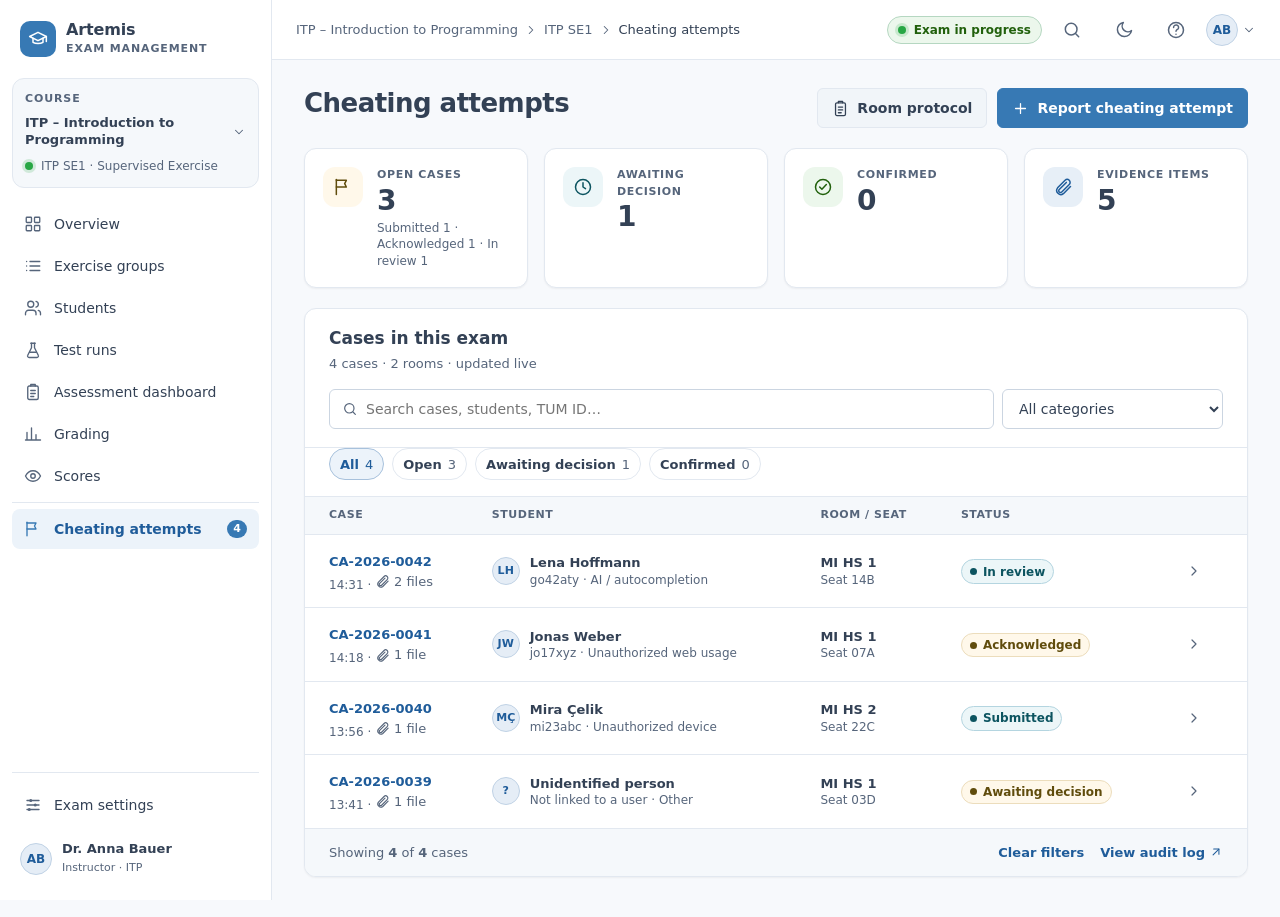
==== index.html @ 913fe2fa "Add Artemis cheating attempt workflow mockup" ====
<!doctype html>
<html lang="en-GB" data-theme="light">
<head>
    <meta charset="utf-8">
    <meta name="viewport" content="width=device-width, initial-scale=1">
    <meta name="color-scheme" content="light dark">
    <title>Cheating attempts · Artemis</title>
    <link rel="stylesheet" href="tokens.css">
    <link rel="stylesheet" href="styles.css">
    <script src="app.js" defer></script>
</head>
<body>
<div class="app-shell">
    <aside class="sidebar" id="sidebar" aria-label="Exam management navigation">
        <div class="sidebar-brand">
            <a class="brand-link" href="index.html">
                <span class="brand-mark"><span data-icon="graduation-cap"></span></span>
                <span class="brand-text">
                    <strong>Artemis</strong>
                    <small>Exam management</small>
                </span>
            </a>
            <button class="icon-btn sidebar-close" type="button" data-sidebar-toggle aria-label="Close navigation" aria-expanded="false">
                <span data-icon="x"></span>
            </button>
        </div>

        <div class="context-card">
            <span class="context-label">Course</span>
            <button class="context-select" type="button">
                ITP – Introduction to Programming
                <span data-icon="chevron-down"></span>
            </button>
            <span class="context-exam"><span class="live-dot"></span> ITP SE1 · Supervised Exercise</span>
        </div>

        <nav class="sidebar-nav" aria-label="Exam sections">
            <a class="nav-item" href="#"><span data-icon="grid"></span> Overview</a>
            <a class="nav-item" href="#" data-staff-only><span data-icon="list"></span> Exercise groups</a>
            <a class="nav-item" href="#"><span data-icon="users"></span> Students</a>
            <a class="nav-item" href="#" data-staff-only><span data-icon="flask"></span> Test runs</a>
            <a class="nav-item" href="#"><span data-icon="clipboard"></span> Assessment dashboard</a>
            <a class="nav-item" href="#" data-staff-only><span data-icon="chart"></span> Grading</a>
            <a class="nav-item" href="#" data-staff-only><span data-icon="eye"></span> Scores</a>
            <div class="sidebar-divider" role="separator"></div>
            <a class="nav-item active" href="index.html" aria-current="page"><span data-icon="flag"></span> Cheating attempts <span class="nav-badge" data-nav-badge>4</span></a>
        </nav>

        <div class="sidebar-footer">
            <a class="nav-item" href="#" data-staff-only><span data-icon="settings"></span> Exam settings</a>
            <div class="user-card" data-user-card>
                <span class="avatar avatar-sm" data-user-avatar>AB</span>
                <div>
                    <div class="user-name" data-user-name>Dr. Anna Bauer</div>
                    <div class="user-role" data-user-role>Instructor · ITP</div>
                </div>
            </div>
        </div>
    </aside>

    <div class="sidebar-overlay" data-sidebar-toggle aria-hidden="true"></div>

    <div class="app-main">
        <header class="topbar">
            <div class="topbar-left">
                <button class="icon-btn menu-btn" type="button" data-sidebar-toggle aria-label="Open navigation" aria-expanded="false">
                    <span data-icon="menu"></span>
                </button>
                <nav class="breadcrumb" aria-label="Breadcrumb">
                    <a href="#">ITP – Introduction to Programming</a>
                    <span data-icon="chevron-right"></span>
                    <a href="#">ITP SE1</a>
                    <span data-icon="chevron-right"></span>
                    <span aria-current="page">Cheating attempts</span>
                </nav>
            </div>
            <div class="topbar-right">
                <span class="exam-live"><span class="live-dot"></span> Exam in progress</span>
                <button class="icon-btn" type="button" aria-label="Search"><span data-icon="search"></span></button>
                <button class="icon-btn" type="button" data-theme-toggle aria-label="Switch to dark mode">
                    <span class="theme-icon-light" data-icon="moon"></span>
                    <span class="theme-icon-dark" data-icon="sun"></span>
                </button>
                <button class="icon-btn" type="button" aria-label="Help"><span data-icon="help-circle"></span></button>
                <div class="profile-menu-root" data-profile-menu-root></div>
            </div>
        </header>

        <main class="page">
            <div class="page-header">
                <div class="page-heading">
                    <div class="title-line">
                        <h1>Cheating attempts</h1>
                    </div>
                </div>
                <div class="page-actions">
                    <a class="btn btn-secondary" href="room-protocol.html" data-staff-only>
                        <span data-icon="clipboard"></span> Room protocol
                    </a>
                    <a class="btn btn-primary" href="quick-capture.html">
                        <span data-icon="plus"></span> Report cheating attempt
                    </a>
                </div>
            </div>

            <section class="stats-grid" aria-label="Case statistics">
                <div class="stat-card">
                    <div class="stat-icon tone-warning"><span data-icon="flag"></span></div>
                    <div class="stat-body">
                        <div class="stat-label">Open cases</div>
                        <div class="stat-value" data-stat-value="open">3</div>
                        <div class="stat-note" data-stat-note="open">Submitted 1 · Acknowledged 1 · In review 1</div>
                    </div>
                </div>
                <div class="stat-card">
                    <div class="stat-icon tone-info"><span data-icon="clock"></span></div>
                    <div class="stat-body">
                        <div class="stat-label">Awaiting decision</div>
                        <div class="stat-value" data-stat-value="decision">1</div>
                    </div>
                </div>
                <div class="stat-card">
                    <div class="stat-icon tone-success"><span data-icon="check-circle"></span></div>
                    <div class="stat-body">
                        <div class="stat-label">Confirmed</div>
                        <div class="stat-value" data-stat-value="confirmed">0</div>
                    </div>
                </div>
                <div class="stat-card">
                    <div class="stat-icon"><span data-icon="paperclip"></span></div>
                    <div class="stat-body">
                        <div class="stat-label">Evidence items</div>
                        <div class="stat-value" data-stat-value="evidence">5</div>
                    </div>
                </div>
            </section>

            <div class="dashboard-grid">
                <section class="card case-list-card" aria-labelledby="case-list-title">
                    <div class="card-header">
                        <div>
                            <h2 id="case-list-title"><span data-staff-only>Cases in this exam</span><span data-tutor-only hidden>Your reports</span></h2>
                            <p><span data-staff-only>4 cases · 2 rooms · updated live</span><span data-tutor-only hidden>Cases you reported in this exam</span></p>
                        </div>
                        <div class="case-toolbar">
                            <label class="search-field">
                                <span data-icon="search"></span>
                                <span class="sr-only">Search cases</span>
                                <input type="search" placeholder="Search cases, students, TUM ID…" data-case-search autocomplete="off">
                            </label>
                            <select class="select" data-category-filter aria-label="Filter by category">
                                <option value="">All categories</option>
                                <option value="ai">AI / autocompletion</option>
                                <option value="web">Unauthorized web usage</option>
                                <option value="device">Unauthorized device</option>
                                <option value="other">Other</option>
                            </select>
                        </div>
                    </div>

                    <div class="filter-chips" role="group" aria-label="Quick filters">
                        <button class="chip active" type="button" data-quick-filter="all">All <span>4</span></button>
                        <button class="chip" type="button" data-quick-filter="open">Open <span>3</span></button>
                        <button class="chip" type="button" data-quick-filter="decision">Awaiting decision <span>1</span></button>
                        <button class="chip" type="button" data-quick-filter="confirmed">Confirmed <span>0</span></button>
                    </div>

                    <div class="table-wrap">
                        <table class="case-table">
                            <thead>
                                <tr>
                                    <th scope="col">Case</th>
                                    <th scope="col">Student</th>
                                    <th scope="col">Room / seat</th>
                                    <th scope="col">Status</th>
                                    <th scope="col"><span class="sr-only">Open case</span></th>
                                </tr>
                            </thead>
                            <tbody>
                                <tr data-case-row data-status="under-review" data-category="ai" data-own-report="true" data-evidence="2" data-search="ca-2026-0042 lena hoffmann go42aty 03712345 mi hs 1 14b ai autocompletion in review">
                                    <td data-label="Case"><a class="case-link" href="case-detail.html">CA-2026-0042</a><div class="cell-muted">14:31 · <span class="evidence-count"><span data-icon="paperclip"></span> 2 files</span></div></td>
                                    <td data-label="Student">
                                        <div class="person-cell">
                                            <span class="avatar avatar-xs">LH</span>
                                            <div>
                                                <div class="cell-strong">Lena Hoffmann</div>
                                                <div class="cell-muted">go42aty · AI / autocompletion</div>
                                            </div>
                                        </div>
                                    </td>
                                    <td data-label="Room / seat"><div class="cell-strong">MI HS 1</div><div class="cell-muted">Seat 14B</div></td>
                                    <td data-label="Status"><span class="status status-info"><span class="status-dot"></span> In review</span></td>
                                    <td data-label="Open case"><a class="row-action" href="case-detail.html" aria-label="Open case CA-2026-0042"><span data-icon="chevron-right"></span></a></td>
                                </tr>
                                <tr data-case-row data-status="acknowledged" data-category="web" data-own-report="false" data-evidence="1" data-search="ca-2026-0041 jonas weber jo17xyz 03718822 mi hs 1 07a unauthorized web communication acknowledged">
                                    <td data-label="Case"><a class="case-link" href="case-detail.html">CA-2026-0041</a><div class="cell-muted">14:18 · <span class="evidence-count"><span data-icon="paperclip"></span> 1 file</span></div></td>
                                    <td data-label="Student">
                                        <div class="person-cell">
                                            <span class="avatar avatar-xs">JW</span>
                                            <div>
                                                <div class="cell-strong">Jonas Weber</div>
                                                <div class="cell-muted">jo17xyz · Unauthorized web usage</div>
                                            </div>
                                        </div>
                                    </td>
                                    <td data-label="Room / seat"><div class="cell-strong">MI HS 1</div><div class="cell-muted">Seat 07A</div></td>
                                    <td data-label="Status"><span class="status status-warning"><span class="status-dot"></span> Acknowledged</span></td>
                                    <td data-label="Open case"><a class="row-action" href="case-detail.html" aria-label="Open case CA-2026-0041"><span data-icon="chevron-right"></span></a></td>
                                </tr>
                                <tr data-case-row data-status="submitted" data-category="device" data-own-report="false" data-evidence="1" data-search="ca-2026-0040 mira celik mi23abc 03714455 mi hs 2 22c unauthorized device submitted">
                                    <td data-label="Case"><a class="case-link" href="case-detail.html">CA-2026-0040</a><div class="cell-muted">13:56 · <span class="evidence-count"><span data-icon="paperclip"></span> 1 file</span></div></td>
                                    <td data-label="Student">
                                        <div class="person-cell">
                                            <span class="avatar avatar-xs">MÇ</span>
                                            <div>
                                                <div class="cell-strong">Mira Çelik</div>
                                                <div class="cell-muted">mi23abc · Unauthorized device</div>
                                            </div>
                                        </div>
                                    </td>
                                    <td data-label="Room / seat"><div class="cell-strong">MI HS 2</div><div class="cell-muted">Seat 22C</div></td>
                                    <td data-label="Status"><span class="status status-info"><span class="status-dot"></span> Submitted</span></td>
                                    <td data-label="Open case"><a class="row-action" href="case-detail.html" aria-label="Open case CA-2026-0040"><span data-icon="chevron-right"></span></a></td>
                                </tr>
                                <tr data-case-row data-status="ready-for-decision" data-category="other" data-own-report="true" data-evidence="1" data-search="ca-2026-0039 unidentified person mi hs 1 03d other awaiting decision">
                                    <td data-label="Case"><a class="case-link" href="case-detail.html">CA-2026-0039</a><div class="cell-muted">13:41 · <span class="evidence-count"><span data-icon="paperclip"></span> 1 file</span></div></td>
                                    <td data-label="Student">
                                        <div class="person-cell">
                                            <span class="avatar avatar-xs">?</span>
                                            <div>
                                                <div class="cell-strong">Unidentified person</div>
                                                <div class="cell-muted">Not linked to a user · Other</div>
                                            </div>
                                        </div>
                                    </td>
                                    <td data-label="Room / seat"><div class="cell-strong">MI HS 1</div><div class="cell-muted">Seat 03D</div></td>
                                    <td data-label="Status"><span class="status status-warning"><span class="status-dot"></span> Awaiting decision</span></td>
                                    <td data-label="Open case"><a class="row-action" href="case-detail.html" aria-label="Open case CA-2026-0039"><span data-icon="chevron-right"></span></a></td>
                                </tr>
                            </tbody>
                        </table>
                        <div class="empty-state" data-empty-state hidden>
                            <span data-icon="search"></span>
                            <strong>No cases match these filters</strong>
                            <p>Try a different search term or clear the filters.</p>
                        </div>
                    </div>

                    <div class="card-footer">
                        <span>Showing <strong data-case-count>4</strong> of <strong data-case-total>4</strong> cases</span>
                        <div style="display: flex; align-items: center; gap: 1rem;">
                            <button class="link link-button" type="button" data-clear-filters>Clear filters</button>
                            <button class="link link-button" type="button" data-staff-only data-demo-action="The exam audit log is simulated in this mockup.">View audit log <span data-icon="arrow-up-right"></span></button>
                        </div>
                    </div>
                </section>

            </div>
        </main>
    </div>
</div>
</body>
</html>
---- tokens.css ----
/* Mirrored from artemis/packages/tum-aet-ui/themes.css for a self-contained mockup. */
:root,
[data-theme='light'] {
    color-scheme: light;

    --tumaet-ui-spacing: 0.25rem;
    --tumaet-ui-splitter-divider-size: 6px;
    --tumaet-ui-font-family: ui-sans-serif, system-ui, sans-serif, 'Apple Color Emoji', 'Segoe UI Emoji', 'Segoe UI Symbol', 'Noto Color Emoji';
    --tumaet-ui-font-size-xs: 0.75rem;
    --tumaet-ui-font-size-sm: 0.875rem;
    --tumaet-ui-font-size-base: 1rem;
    --tumaet-ui-font-size-lg: 1.125rem;
    --tumaet-ui-font-size-xl: 1.25rem;
    --tumaet-ui-line-height-xs: calc(1 / 0.75);
    --tumaet-ui-line-height-sm: calc(1.25 / 0.875);
    --tumaet-ui-line-height-base: 1.5;
    --tumaet-ui-line-height-lg: calc(1.75 / 1.125);
    --tumaet-ui-line-height-xl: calc(1.75 / 1.25);
    --tumaet-ui-radius-sm: 0.25rem;
    --tumaet-ui-radius-md: 0.375rem;
    --tumaet-ui-radius-xl: 0.75rem;
    --tumaet-ui-radius-2xl: 1rem;
    --tumaet-ui-shadow-xs: 0 1px 2px 0 rgb(0 0 0 / 0.05);
    --tumaet-ui-shadow-sm: 0 1px 3px 0 rgb(0 0 0 / 0.1), 0 1px 2px -1px rgb(0 0 0 / 0.1);
    --tumaet-ui-shadow-md: 0 4px 6px -1px rgb(0 0 0 / 0.1), 0 2px 4px -2px rgb(0 0 0 / 0.1);
    --tumaet-ui-shadow-lg: 0 10px 15px -3px rgb(0 0 0 / 0.1), 0 4px 6px -4px rgb(0 0 0 / 0.1);
    --tumaet-ui-shadow-xl: 0 20px 25px -5px rgb(0 0 0 / 0.1), 0 8px 10px -6px rgb(0 0 0 / 0.1);
    --tumaet-ui-primary-color: #3779b4;
    --tumaet-ui-primary-contrast-color: #fff;
    --tumaet-ui-accent-color: #1f5c9a;
    --tumaet-ui-focus-color: #3e8acc;
    --tumaet-ui-border-color: #e2e8f0;
    --tumaet-ui-control-border-color: #cbd5e1;
    --tumaet-ui-control-border-hover-color: #94a3b8;
    --tumaet-ui-text-color: #334155;
    --tumaet-ui-text-hover-color: #1e293b;
    --tumaet-ui-muted-color: #64748b;
    --tumaet-ui-disabled-color: #64748b;
    --tumaet-ui-content-background: #fff;
    --tumaet-ui-control-background: #fff;
    --tumaet-ui-overlay-background: #fff;
    --tumaet-ui-hover-background: #f1f5f9;
    --tumaet-ui-disabled-background: #e2e8f0;
    --tumaet-ui-contrast-background: #334155;
    --tumaet-ui-contrast-color: #fff;
    --tumaet-ui-highlight-color: #1f5c9a;
    --tumaet-ui-highlight-background: #ecf3fa;
    --tumaet-ui-highlight-focus-background: #d8e7f5;
    --tumaet-ui-state-danger: #dc3545;
    --tumaet-ui-state-danger-contrast: #fff;
    --tumaet-ui-state-danger-foreground: #600c0c;
    --tumaet-ui-state-success: #28a745;
    --tumaet-ui-state-success-contrast: #16191d;
    --tumaet-ui-state-success-foreground: #21600c;
    --tumaet-ui-state-warning: #ffc107;
    --tumaet-ui-state-warning-contrast: #16191d;
    --tumaet-ui-state-warning-foreground: #604c0c;
    --tumaet-ui-state-info: #17a2b8;
    --tumaet-ui-state-info-contrast: #16191d;
    --tumaet-ui-state-info-foreground: #0c5460;
    --tumaet-ui-table-striped-background: #f9fafb;
    --tumaet-ui-tooltip-background: #334155;
    --tumaet-ui-tooltip-color: #fff;

    /* Button palette: change these roles per theme without recoloring status indicators.
       Primary uses a contrast-checked pair independently of the host brand fill. */
    --tumaet-ui-button-primary-background: #3779b4;
    --tumaet-ui-button-primary-contrast: #fff;
    --tumaet-ui-button-primary-foreground: var(--tumaet-ui-accent-color);
    --tumaet-ui-button-secondary-background: var(--tumaet-ui-hover-background);
    --tumaet-ui-button-secondary-contrast: var(--tumaet-ui-text-color);
    --tumaet-ui-button-secondary-foreground: var(--tumaet-ui-text-color);
    --tumaet-ui-button-success-background: var(--tumaet-ui-state-success);
    --tumaet-ui-button-success-contrast: var(--tumaet-ui-state-success-contrast);
    --tumaet-ui-button-success-foreground: var(--tumaet-ui-state-success-foreground);
    --tumaet-ui-button-info-background: var(--tumaet-ui-state-info);
    --tumaet-ui-button-info-contrast: var(--tumaet-ui-state-info-contrast);
    --tumaet-ui-button-info-foreground: var(--tumaet-ui-state-info-foreground);
    --tumaet-ui-button-warn-background: var(--tumaet-ui-state-warning);
    --tumaet-ui-button-warn-contrast: var(--tumaet-ui-state-warning-contrast);
    --tumaet-ui-button-warn-foreground: var(--tumaet-ui-state-warning-foreground);
    --tumaet-ui-button-danger-background: var(--tumaet-ui-state-danger);
    --tumaet-ui-button-danger-contrast: var(--tumaet-ui-state-danger-contrast);
    --tumaet-ui-button-danger-foreground: var(--tumaet-ui-state-danger-foreground);
    --tumaet-ui-button-contrast-background: var(--tumaet-ui-contrast-background);
    --tumaet-ui-button-contrast-contrast: var(--tumaet-ui-contrast-color);
    --tumaet-ui-button-contrast-foreground: var(--tumaet-ui-contrast-background);
    --tumaet-ui-button-secondary-border: var(--tumaet-ui-border-color);
    --tumaet-ui-button-focus-color: var(--tumaet-ui-focus-color);
    --tumaet-ui-button-hover-overlay: rgb(51 65 85 / 0.05);
    --tumaet-ui-button-active-overlay: rgb(51 65 85 / 0.08);
}

[data-theme='dark'] {
    color-scheme: dark;

    --tumaet-ui-primary-color: #65a1d6;
    --tumaet-ui-primary-contrast-color: #16191d;
    --tumaet-ui-accent-color: #7fb1dc;
    --tumaet-ui-focus-color: #7fb1dc;
    --tumaet-ui-border-color: #262b31;
    --tumaet-ui-control-border-color: #434c56;
    --tumaet-ui-control-border-hover-color: #5e6a78;
    --tumaet-ui-text-color: #fff;
    --tumaet-ui-text-hover-color: #fff;
    --tumaet-ui-muted-color: #7e8b9a;
    --tumaet-ui-disabled-color: #7e8b9a;
    --tumaet-ui-content-background: #16191d;
    --tumaet-ui-control-background: #101214;
    --tumaet-ui-overlay-background: #16191d;
    --tumaet-ui-hover-background: #262b31;
    --tumaet-ui-disabled-background: #343a42;
    --tumaet-ui-contrast-background: #fff;
    --tumaet-ui-contrast-color: #16191d;
    --tumaet-ui-highlight-color: #dedede;
    --tumaet-ui-highlight-background: #232f3b;
    --tumaet-ui-highlight-focus-background: #293a49;
    --tumaet-ui-state-danger: #ef8b80;
    --tumaet-ui-state-danger-contrast: #370b07;
    --tumaet-ui-state-danger-foreground: #ef8b80;
    --tumaet-ui-state-success: #00bc8c;
    --tumaet-ui-state-success-contrast: #00231a;
    --tumaet-ui-state-success-foreground: #00bc8c;
    --tumaet-ui-state-warning: #f39c12;
    --tumaet-ui-state-warning-contrast: #362203;
    --tumaet-ui-state-warning-foreground: #f39c12;
    --tumaet-ui-state-info: #36cee6;
    --tumaet-ui-state-info-contrast: #062a30;
    --tumaet-ui-state-info-foreground: #36cee6;
    --tumaet-ui-table-striped-background: #1d2024;
    --tumaet-ui-tooltip-background: #343a42;
    --tumaet-ui-tooltip-color: #fff;

    /* Button palette: change these roles per theme without recoloring status indicators.
       Primary uses a contrast-checked pair independently of the host brand fill. */
    --tumaet-ui-button-primary-background: #2e6da4;
    --tumaet-ui-button-primary-contrast: #fff;
    --tumaet-ui-button-primary-foreground: var(--tumaet-ui-accent-color);
    --tumaet-ui-button-secondary-background: var(--tumaet-ui-hover-background);
    --tumaet-ui-button-secondary-contrast: var(--tumaet-ui-text-color);
    --tumaet-ui-button-secondary-foreground: var(--tumaet-ui-text-color);
    --tumaet-ui-button-success-background: var(--tumaet-ui-state-success);
    --tumaet-ui-button-success-contrast: var(--tumaet-ui-state-success-contrast);
    --tumaet-ui-button-success-foreground: var(--tumaet-ui-state-success-foreground);
    --tumaet-ui-button-info-background: var(--tumaet-ui-state-info);
    --tumaet-ui-button-info-contrast: var(--tumaet-ui-state-info-contrast);
    --tumaet-ui-button-info-foreground: var(--tumaet-ui-state-info-foreground);
    --tumaet-ui-button-warn-background: var(--tumaet-ui-state-warning);
    --tumaet-ui-button-warn-contrast: var(--tumaet-ui-state-warning-contrast);
    --tumaet-ui-button-warn-foreground: var(--tumaet-ui-state-warning-foreground);
    --tumaet-ui-button-danger-background: var(--tumaet-ui-state-danger);
    --tumaet-ui-button-danger-contrast: var(--tumaet-ui-state-danger-contrast);
    --tumaet-ui-button-danger-foreground: var(--tumaet-ui-state-danger-foreground);
    --tumaet-ui-button-contrast-background: var(--tumaet-ui-contrast-background);
    --tumaet-ui-button-contrast-contrast: var(--tumaet-ui-contrast-color);
    --tumaet-ui-button-contrast-foreground: var(--tumaet-ui-contrast-background);
    --tumaet-ui-button-secondary-border: var(--tumaet-ui-border-color);
    --tumaet-ui-button-focus-color: var(--tumaet-ui-focus-color);
    --tumaet-ui-button-hover-overlay: rgb(255 255 255 / 0.05);
    --tumaet-ui-button-active-overlay: rgb(255 255 255 / 0.08);
}
---- styles.css ----
/* Artemis cheating-attempt mockup.
   Layout and component styling follows the AET UI/UX guidelines and uses the
   TUM AET UI design tokens mirrored in tokens.css. */

:root {
    --app-sidebar-width: 17rem;
    --app-header-height: 3.75rem;
    --app-page-background: color-mix(in oklab, var(--tumaet-ui-hover-background) 58%, var(--tumaet-ui-content-background));
    --app-subtle-background: color-mix(in oklab, var(--tumaet-ui-hover-background) 72%, var(--tumaet-ui-content-background));
    --app-primary: var(--tumaet-ui-primary-color);
    --app-primary-contrast: var(--tumaet-ui-primary-contrast-color);
    --app-primary-soft: color-mix(in oklab, var(--tumaet-ui-primary-color) 12%, var(--tumaet-ui-content-background));
    --app-success-soft: color-mix(in oklab, var(--tumaet-ui-state-success) 10%, var(--tumaet-ui-content-background));
    --app-success-border: color-mix(in oklab, var(--tumaet-ui-state-success) 28%, var(--tumaet-ui-border-color));
    --app-warning-soft: color-mix(in oklab, var(--tumaet-ui-state-warning) 12%, var(--tumaet-ui-content-background));
    --app-warning-border: color-mix(in oklab, var(--tumaet-ui-state-warning) 32%, var(--tumaet-ui-border-color));
    --app-info-soft: color-mix(in oklab, var(--tumaet-ui-state-info) 10%, var(--tumaet-ui-content-background));
    --app-info-border: color-mix(in oklab, var(--tumaet-ui-state-info) 28%, var(--tumaet-ui-border-color));
    --app-danger-soft: color-mix(in oklab, var(--tumaet-ui-state-danger) 9%, var(--tumaet-ui-content-background));
    --app-danger-border: color-mix(in oklab, var(--tumaet-ui-state-danger) 28%, var(--tumaet-ui-border-color));
    --app-mono: ui-monospace, SFMono-Regular, Menlo, Monaco, Consolas, 'Liberation Mono', monospace;
    --app-muted-text: color-mix(in oklab, var(--tumaet-ui-muted-color) 72%, var(--tumaet-ui-text-color));
}

[data-theme='dark'] {
    --app-muted-text: color-mix(in oklab, var(--tumaet-ui-muted-color) 55%, var(--tumaet-ui-text-color));
}

*,
*::before,
*::after {
    box-sizing: border-box;
}

[hidden] {
    display: none !important;
}

html {
    min-height: 100%;
    background: var(--app-page-background);
    scroll-behavior: smooth;
}

body {
    margin: 0;
    min-height: 100vh;
    background: var(--app-page-background);
    color: var(--tumaet-ui-text-color);
    font-family: var(--tumaet-ui-font-family);
    font-size: var(--tumaet-ui-font-size-base);
    line-height: var(--tumaet-ui-line-height-base);
    -webkit-font-smoothing: antialiased;
    text-rendering: optimizeLegibility;
}

a {
    color: var(--tumaet-ui-accent-color);
}

button,
input,
select,
textarea {
    font: inherit;
}

button {
    color: inherit;
}

svg {
    display: block;
    width: 100%;
    height: 100%;
}

[data-icon] {
    display: inline-flex;
    align-items: center;
    justify-content: center;
    width: 1.25rem;
    height: 1.25rem;
    flex: 0 0 auto;
}

.icon-sm [data-icon],
[data-icon].icon-sm {
    width: 1rem;
    height: 1rem;
}

.icon-lg [data-icon],
[data-icon].icon-lg {
    width: 1.5rem;
    height: 1.5rem;
}

.sr-only {
    position: absolute;
    width: 1px;
    height: 1px;
    padding: 0;
    margin: -1px;
    overflow: hidden;
    clip: rect(0, 0, 0, 0);
    white-space: nowrap;
    border: 0;
}

.theme-icon-dark {
    display: none;
}

[data-theme='dark'] .theme-icon-light {
    display: none;
}

[data-theme='dark'] .theme-icon-dark {
    display: inline-flex;
}

.link-button {
    padding: 0;
    background: none;
    border: 0;
    cursor: pointer;
}

.mono {
    font-family: var(--app-mono);
    font-size: 0.8125rem;
}

.muted {
    color: var(--app-muted-text);
}

.app-shell {
    display: flex;
    min-height: 100vh;
}

/* --------------------------------------------------------------------------
   Sidebar
   -------------------------------------------------------------------------- */

.sidebar {
    position: sticky;
    top: 0;
    z-index: 40;
    display: flex;
    flex: 0 0 var(--app-sidebar-width);
    flex-direction: column;
    gap: 1rem;
    width: var(--app-sidebar-width);
    height: 100vh;
    padding: 1rem 0.75rem;
    overflow-y: auto;
    background: var(--tumaet-ui-content-background);
    border-right: 1px solid var(--tumaet-ui-border-color);
}

.sidebar-brand {
    display: flex;
    align-items: center;
    justify-content: space-between;
    gap: 0.5rem;
    padding: 0.25rem 0.5rem;
}

.brand-link {
    display: flex;
    align-items: center;
    gap: 0.625rem;
    color: var(--tumaet-ui-text-color);
    text-decoration: none;
}

.brand-mark {
    display: grid;
    place-items: center;
    width: 2.25rem;
    height: 2.25rem;
    color: var(--app-primary-contrast);
    background: var(--app-primary);
    border-radius: 0.625rem;
}

.brand-mark [data-icon] {
    width: 1.25rem;
    height: 1.25rem;
}

.brand-text strong {
    display: block;
    font-size: 1rem;
    font-weight: 700;
    letter-spacing: -0.01em;
    line-height: 1.2;
}

.brand-text small {
    display: block;
    margin-top: 0.125rem;
    color: var(--app-muted-text);
    font-size: 0.6875rem;
    font-weight: 600;
    letter-spacing: 0.08em;
    text-transform: uppercase;
}

.context-card {
    display: flex;
    flex-direction: column;
    gap: 0.5rem;
    padding: 0.75rem;
    background: var(--app-subtle-background);
    border: 1px solid var(--tumaet-ui-border-color);
    border-radius: 0.75rem;
}

.context-label {
    color: var(--app-muted-text);
    font-size: 0.6875rem;
    font-weight: 700;
    letter-spacing: 0.08em;
    text-transform: uppercase;
}

.context-select {
    display: flex;
    align-items: center;
    justify-content: space-between;
    gap: 0.5rem;
    width: 100%;
    padding: 0;
    color: var(--tumaet-ui-text-color);
    font-size: 0.8125rem;
    font-weight: 600;
    line-height: 1.3;
    text-align: left;
    background: transparent;
    border: 0;
    cursor: pointer;
}

.context-select [data-icon] {
    width: 0.875rem;
    height: 0.875rem;
    color: var(--app-muted-text);
}

.context-exam {
    display: flex;
    align-items: center;
    gap: 0.5rem;
    color: var(--app-muted-text);
    font-size: 0.75rem;
}

.sidebar-nav {
    display: flex;
    flex-direction: column;
    gap: 0.125rem;
}

.nav-item {
    display: flex;
    align-items: center;
    gap: 0.75rem;
    min-height: 2.5rem;
    padding: 0.625rem 0.75rem;
    color: var(--tumaet-ui-text-color);
    font-size: 0.875rem;
    font-weight: 500;
    line-height: 1.2;
    text-decoration: none;
    border-radius: 0.5rem;
}

.nav-item:hover {
    color: var(--tumaet-ui-text-hover-color);
    background: var(--tumaet-ui-hover-background);
}

.nav-item [data-icon] {
    width: 1.125rem;
    height: 1.125rem;
    color: var(--app-muted-text);
}

.nav-item.active {
    color: var(--tumaet-ui-highlight-color);
    font-weight: 600;
    background: var(--tumaet-ui-highlight-background);
}

.nav-item.active [data-icon] {
    color: var(--app-primary);
}

.nav-badge {
    min-width: 1.25rem;
    margin-left: auto;
    padding: 0.125rem 0.375rem;
    color: var(--app-primary-contrast);
    font-size: 0.6875rem;
    font-weight: 700;
    text-align: center;
    background: var(--app-primary);
    border-radius: 999px;
}

.sidebar-divider {
    height: 1px;
    margin: 0.25rem 0;
    background: var(--tumaet-ui-border-color);
}

.sidebar-footer {
    display: flex;
    flex-direction: column;
    gap: 0.5rem;
    margin-top: auto;
    padding-top: 0.75rem;
    border-top: 1px solid var(--tumaet-ui-border-color);
}

.user-card {
    display: flex;
    align-items: center;
    gap: 0.625rem;
    padding: 0.5rem;
    border-radius: 0.5rem;
}

.user-name {
    font-size: 0.8125rem;
    font-weight: 600;
    line-height: 1.25;
}

.user-role {
    margin-top: 0.125rem;
    color: var(--app-muted-text);
    font-size: 0.6875rem;
}

.sidebar .sidebar-close {
    display: none;
}

.sidebar-overlay {
    display: none;
}

/* --------------------------------------------------------------------------
   Top bar and main frame
   -------------------------------------------------------------------------- */

.app-main {
    display: flex;
    flex: 1 1 auto;
    flex-direction: column;
    min-width: 0;
    min-height: 100vh;
}

.topbar {
    position: sticky;
    top: 0;
    z-index: 30;
    display: flex;
    align-items: center;
    justify-content: space-between;
    gap: 1rem;
    height: var(--app-header-height);
    padding: 0 1.5rem;
    background: color-mix(in oklab, var(--tumaet-ui-content-background) 94%, transparent);
    border-bottom: 1px solid var(--tumaet-ui-border-color);
    backdrop-filter: blur(8px);
}

.topbar-left,
.topbar-right {
    display: flex;
    align-items: center;
    gap: 0.5rem;
    min-width: 0;
}

.breadcrumb {
    display: flex;
    align-items: center;
    gap: 0.375rem;
    min-width: 0;
    color: var(--app-muted-text);
    font-size: 0.8125rem;
    white-space: nowrap;
}

.breadcrumb a {
    color: var(--app-muted-text);
    text-decoration: none;
}

.breadcrumb a:hover {
    color: var(--tumaet-ui-text-color);
}

.breadcrumb [data-icon] {
    width: 0.875rem;
    height: 0.875rem;
    flex: 0 0 auto;
}

.breadcrumb [aria-current='page'] {
    overflow: hidden;
    color: var(--tumaet-ui-text-color);
    font-weight: 500;
    text-overflow: ellipsis;
}

.exam-live {
    display: inline-flex;
    align-items: center;
    gap: 0.5rem;
    padding: 0.25rem 0.625rem;
    color: var(--tumaet-ui-state-success-foreground);
    font-size: 0.75rem;
    font-weight: 600;
    white-space: nowrap;
    background: var(--app-success-soft);
    border: 1px solid var(--app-success-border);
    border-radius: 999px;
}

.profile-menu-root {
    position: relative;
    display: inline-flex;
    align-items: center;
}

.profile-trigger {
    display: inline-flex;
    align-items: center;
    gap: 0.25rem;
    padding: 0;
    background: transparent;
    border: 0;
    border-radius: 999px;
    cursor: pointer;
}

.profile-trigger:focus-visible {
    outline: 2px solid var(--tumaet-ui-focus-color);
    outline-offset: 2px;
}

.profile-caret {
    width: 0.875rem;
    height: 0.875rem;
    color: var(--app-muted-text);
}

.profile-menu {
    position: absolute;
    top: calc(100% + 0.625rem);
    right: 0;
    z-index: 100;
    width: 18rem;
    padding: 0.5rem;
    background: var(--tumaet-ui-content-background);
    border: 1px solid var(--tumaet-ui-border-color);
    border-radius: 0.75rem;
    box-shadow: var(--tumaet-ui-shadow-xl);
}

.profile-menu-header {
    display: flex;
    align-items: center;
    gap: 0.625rem;
    padding: 0.5rem;
    border-bottom: 1px solid var(--tumaet-ui-border-color);
}

.profile-menu-header strong {
    display: block;
    font-size: 0.875rem;
    font-weight: 650;
    line-height: 1.3;
}

.profile-menu-header small {
    display: block;
    margin-top: 0.0625rem;
    color: var(--app-muted-text);
    font-size: 0.75rem;
}

.profile-menu-section {
    padding: 0.375rem 0;
}

.profile-menu-label {
    display: block;
    padding: 0.25rem 0.5rem;
    color: var(--app-muted-text);
    font-size: 0.6875rem;
    font-weight: 700;
    letter-spacing: 0.06em;
    text-transform: uppercase;
}

.profile-menu-item {
    display: flex;
    align-items: center;
    gap: 0.625rem;
    width: 100%;
    padding: 0.5rem;
    color: var(--tumaet-ui-text-color);
    font-size: 0.8125rem;
    text-align: left;
    background: transparent;
    border: 0;
    border-radius: 0.5rem;
    cursor: pointer;
}

.profile-menu-item:hover {
    background: var(--tumaet-ui-hover-background);
}

.profile-menu-item:focus-visible {
    outline: 2px solid var(--tumaet-ui-focus-color);
    outline-offset: 2px;
}

.profile-menu-item[aria-checked='true'] {
    color: var(--tumaet-ui-highlight-color);
    background: var(--tumaet-ui-highlight-background);
}

.profile-menu-item .menu-check {
    width: 1rem;
    height: 1rem;
    flex: 0 0 auto;
    margin-left: auto;
    color: var(--app-primary);
}

.profile-menu-item[aria-checked='false'] .menu-check {
    visibility: hidden;
}

.profile-option-copy {
    flex: 1 1 auto;
    min-width: 0;
}

.profile-option-copy strong {
    display: block;
    font-size: 0.8125rem;
    font-weight: 650;
    line-height: 1.3;
}

.profile-option-copy small {
    display: block;
    margin-top: 0.0625rem;
    color: var(--app-muted-text);
    font-size: 0.6875rem;
    line-height: 1.3;
}

.profile-menu-divider {
    height: 1px;
    margin: 0.25rem 0;
    background: var(--tumaet-ui-border-color);
}

.profile-menu-item [data-icon] {
    width: 1rem;
    height: 1rem;
}

.live-dot {
    width: 0.5rem;
    height: 0.5rem;
    flex: 0 0 auto;
    background: var(--tumaet-ui-state-success);
    border-radius: 50%;
    box-shadow: 0 0 0 3px color-mix(in oklab, var(--tumaet-ui-state-success) 18%, transparent);
    animation: live-pulse 2.4s ease-in-out infinite;
}

@keyframes live-pulse {
    0%,
    100% {
        opacity: 1;
    }
    50% {
        opacity: 0.55;
    }
}

.topbar .menu-btn {
    display: none;
}

.page {
    flex: 1 1 auto;
    width: 100%;
    max-width: 90rem;
    margin: 0 auto;
    padding: 1.75rem 2rem 2.5rem;
}

/* --------------------------------------------------------------------------
   Headings and page chrome
   -------------------------------------------------------------------------- */

.page-header {
    display: flex;
    align-items: flex-start;
    justify-content: space-between;
    gap: 1.5rem;
    margin-bottom: 1.25rem;
}

.page-heading {
    min-width: 0;
}

.eyebrow {
    margin: 0 0 0.375rem;
    color: var(--app-muted-text);
    font-size: 0.75rem;
    font-weight: 700;
    letter-spacing: 0.08em;
    text-transform: uppercase;
}

h1,
h2,
h3,
h4,
p {
    margin-top: 0;
}

h1 {
    margin-bottom: 0;
    font-size: clamp(1.625rem, 2vw, 1.875rem);
    font-weight: 700;
    letter-spacing: -0.02em;
    line-height: 1.2;
}

h2 {
    margin-bottom: 0;
    font-size: 1.0625rem;
    font-weight: 650;
    line-height: 1.35;
}

h3 {
    margin-bottom: 0;
    font-size: 0.9375rem;
    font-weight: 650;
    line-height: 1.4;
}

.page-subtitle {
    max-width: 72ch;
    margin: 0.5rem 0 0;
    color: var(--app-muted-text);
    font-size: 0.9375rem;
}

.page-actions {
    display: flex;
    flex-wrap: wrap;
    align-items: center;
    justify-content: flex-end;
    gap: 0.625rem;
}

.meta-row {
    display: flex;
    flex-wrap: wrap;
    gap: 0.75rem 1.125rem;
    margin-top: 0.75rem;
    color: var(--app-muted-text);
    font-size: 0.8125rem;
}

.meta-row > span {
    display: inline-flex;
    align-items: center;
    gap: 0.375rem;
}

.meta-row [data-icon] {
    width: 0.9375rem;
    height: 0.9375rem;
}

.back-link {
    display: inline-flex;
    align-items: center;
    gap: 0.375rem;
    margin-bottom: 0.75rem;
    color: var(--app-muted-text);
    font-size: 0.875rem;
    font-weight: 500;
    text-decoration: none;
}

.back-link:hover {
    color: var(--tumaet-ui-text-color);
}

.back-link [data-icon] {
    width: 1rem;
    height: 1rem;
}

.title-line {
    display: flex;
    flex-wrap: wrap;
    align-items: center;
    gap: 0.625rem;
}

/* --------------------------------------------------------------------------
   Buttons
   -------------------------------------------------------------------------- */

.btn {
    display: inline-flex;
    align-items: center;
    justify-content: center;
    gap: 0.5rem;
    min-height: 2.5rem;
    padding: 0 0.875rem;
    color: var(--tumaet-ui-text-color);
    font-size: 0.875rem;
    font-weight: 600;
    line-height: 1.2;
    white-space: nowrap;
    text-decoration: none;
    background: transparent;
    border: 1px solid transparent;
    border-radius: var(--tumaet-ui-radius-md);
    cursor: pointer;
    transition:
        background-color 0.15s ease,
        border-color 0.15s ease,
        color 0.15s ease,
        box-shadow 0.15s ease;
}

.btn [data-icon] {
    width: 1.0625rem;
    height: 1.0625rem;
}

.btn:hover {
    box-shadow: inset 0 0 0 999px var(--tumaet-ui-button-hover-overlay);
}

.btn:focus-visible {
    outline: 2px solid var(--tumaet-ui-focus-color);
    outline-offset: 2px;
}

.btn:disabled {
    opacity: 0.55;
    cursor: not-allowed;
    box-shadow: none;
}

.btn-primary {
    color: var(--tumaet-ui-button-primary-contrast);
    background: var(--tumaet-ui-button-primary-background);
    border-color: var(--tumaet-ui-button-primary-background);
}

.btn-secondary {
    color: var(--tumaet-ui-button-secondary-contrast);
    background: var(--tumaet-ui-button-secondary-background);
    border-color: var(--tumaet-ui-button-secondary-border);
}

.btn-ghost {
    color: var(--tumaet-ui-text-color);
    background: transparent;
    border-color: transparent;
}

.btn-danger {
    color: var(--tumaet-ui-button-danger-contrast);
    background: var(--tumaet-ui-button-danger-background);
    border-color: var(--tumaet-ui-button-danger-background);
}

.btn-sm {
    min-height: 2rem;
    padding: 0 0.625rem;
    font-size: 0.8125rem;
}

.btn-sm [data-icon] {
    width: 0.9375rem;
    height: 0.9375rem;
}

.btn-lg {
    min-height: 3rem;
    padding: 0 1.125rem;
    font-size: 1rem;
}

.icon-btn {
    display: inline-flex;
    align-items: center;
    justify-content: center;
    width: 2.75rem;
    height: 2.75rem;
    padding: 0;
    color: var(--app-muted-text);
    background: transparent;
    border: 1px solid transparent;
    border-radius: 0.5rem;
    cursor: pointer;
}

.icon-btn:hover {
    color: var(--tumaet-ui-text-color);
    background: var(--tumaet-ui-hover-background);
}

.icon-btn:focus-visible {
    outline: 2px solid var(--tumaet-ui-focus-color);
    outline-offset: 2px;
}

.icon-btn [data-icon] {
    width: 1.25rem;
    height: 1.25rem;
}

.link {
    display: inline-flex;
    align-items: center;
    gap: 0.25rem;
    color: var(--tumaet-ui-accent-color);
    font-size: 0.8125rem;
    font-weight: 600;
    text-decoration: none;
}

.link:hover {
    text-decoration: underline;
}

.link [data-icon] {
    width: 0.875rem;
    height: 0.875rem;
}

/* --------------------------------------------------------------------------
   Cards, banners, tags, status
   -------------------------------------------------------------------------- */

.card {
    overflow: hidden;
    background: var(--tumaet-ui-content-background);
    border: 1px solid var(--tumaet-ui-border-color);
    border-radius: var(--tumaet-ui-radius-xl);
    box-shadow: var(--tumaet-ui-shadow-xs);
}

.card-header {
    display: flex;
    align-items: flex-start;
    justify-content: space-between;
    gap: 1rem;
    padding: 1.125rem 1.5rem;
    border-bottom: 1px solid var(--tumaet-ui-border-color);
}

.card-header p {
    margin: 0.25rem 0 0;
    color: var(--app-muted-text);
    font-size: 0.8125rem;
}

.header-actions {
    display: flex;
    flex-wrap: wrap;
    align-items: center;
    justify-content: flex-end;
    gap: 0.5rem;
}

.card-body {
    padding: 1.5rem;
}

.card-footer {
    display: flex;
    align-items: center;
    justify-content: space-between;
    gap: 1rem;
    padding: 0.875rem 1.5rem;
    color: var(--app-muted-text);
    font-size: 0.8125rem;
    background: var(--app-subtle-background);
    border-top: 1px solid var(--tumaet-ui-border-color);
}

.card-actions {
    display: flex;
    flex-wrap: wrap;
    align-items: center;
    justify-content: flex-end;
    gap: 0.5rem;
    margin-top: 1.25rem;
}

.banner {
    display: flex;
    align-items: flex-start;
    gap: 0.875rem;
    padding: 0.9375rem 1.125rem;
    margin: 1rem 0;
    background: var(--app-info-soft);
    border: 1px solid var(--app-info-border);
    border-radius: 0.75rem;
}

.banner-warning {
    background: var(--app-warning-soft);
    border-color: var(--app-warning-border);
}

.banner-danger {
    background: var(--app-danger-soft);
    border-color: var(--app-danger-border);
}

.banner-icon {
    width: 1.25rem;
    height: 1.25rem;
    flex: 0 0 auto;
    margin-top: 0.0625rem;
    color: var(--tumaet-ui-state-info-foreground);
}

.banner-warning .banner-icon {
    color: var(--tumaet-ui-state-warning-foreground);
}

.banner-danger .banner-icon {
    color: var(--tumaet-ui-state-danger-foreground);
}

.banner-body {
    flex: 1 1 auto;
    min-width: 0;
}

.banner strong {
    display: block;
    font-size: 0.875rem;
    font-weight: 650;
}

.banner p {
    max-width: 90ch;
    margin: 0.25rem 0 0;
    font-size: 0.8125rem;
    line-height: 1.5;
}

.banner-link {
    display: inline-flex;
    align-items: center;
    gap: 0.25rem;
    margin-left: auto;
    color: var(--tumaet-ui-accent-color);
    font-size: 0.8125rem;
    font-weight: 600;
    white-space: nowrap;
    text-decoration: none;
}

.banner-link:hover {
    text-decoration: underline;
}

.banner-link [data-icon] {
    width: 0.875rem;
    height: 0.875rem;
}

.tag {
    display: inline-flex;
    align-items: center;
    gap: 0.3rem;
    max-width: 100%;
    padding: 0.2rem 0.5rem;
    color: var(--tumaet-ui-text-color);
    font-size: 0.75rem;
    font-weight: 600;
    line-height: 1.35;
    background: var(--tumaet-ui-hover-background);
    border: 1px solid var(--tumaet-ui-border-color);
    border-radius: 0.375rem;
}

.tag [data-icon] {
    width: 0.8125rem;
    height: 0.8125rem;
}

.tag-success {
    color: var(--tumaet-ui-state-success-foreground);
    background: var(--app-success-soft);
    border-color: var(--app-success-border);
}

.tag-warning {
    color: var(--tumaet-ui-state-warning-foreground);
    background: var(--app-warning-soft);
    border-color: var(--app-warning-border);
}

.tag-danger {
    color: var(--tumaet-ui-state-danger-foreground);
    background: var(--app-danger-soft);
    border-color: var(--app-danger-border);
}

.tag-info {
    color: var(--tumaet-ui-state-info-foreground);
    background: var(--app-info-soft);
    border-color: var(--app-info-border);
}

.tag-neutral {
    color: var(--tumaet-ui-text-color);
    background: var(--tumaet-ui-hover-background);
    border-color: var(--tumaet-ui-border-color);
}

.status {
    display: inline-flex;
    align-items: center;
    gap: 0.375rem;
    padding: 0.2rem 0.5rem;
    color: var(--tumaet-ui-text-color);
    font-size: 0.75rem;
    font-weight: 600;
    line-height: 1.35;
    white-space: nowrap;
    background: var(--tumaet-ui-hover-background);
    border: 1px solid var(--tumaet-ui-border-color);
    border-radius: 999px;
}

.status-dot {
    width: 0.4375rem;
    height: 0.4375rem;
    flex: 0 0 auto;
    background: currentColor;
    border-radius: 50%;
}

.status-info {
    color: var(--tumaet-ui-state-info-foreground);
    background: var(--app-info-soft);
    border-color: var(--app-info-border);
}

.status-warning {
    color: var(--tumaet-ui-state-warning-foreground);
    background: var(--app-warning-soft);
    border-color: var(--app-warning-border);
}

.status-success {
    color: var(--tumaet-ui-state-success-foreground);
    background: var(--app-success-soft);
    border-color: var(--app-success-border);
}

.status-danger {
    color: var(--tumaet-ui-state-danger-foreground);
    background: var(--app-danger-soft);
    border-color: var(--app-danger-border);
}

/* --------------------------------------------------------------------------
   Avatars
   -------------------------------------------------------------------------- */

.avatar {
    display: inline-grid;
    flex: 0 0 auto;
    place-items: center;
    width: 2.25rem;
    height: 2.25rem;
    color: var(--tumaet-ui-accent-color);
    font-size: 0.8125rem;
    font-weight: 700;
    letter-spacing: 0.01em;
    background: color-mix(in oklab, var(--tumaet-ui-primary-color) 13%, var(--tumaet-ui-content-background));
    border: 1px solid color-mix(in oklab, var(--tumaet-ui-primary-color) 20%, var(--tumaet-ui-border-color));
    border-radius: 50%;
}

.avatar-xs {
    width: 1.75rem;
    height: 1.75rem;
    font-size: 0.6875rem;
}

.avatar-sm {
    width: 2rem;
    height: 2rem;
    font-size: 0.75rem;
}

.avatar-lg {
    width: 3rem;
    height: 3rem;
    font-size: 1rem;
}

/* --------------------------------------------------------------------------
   Form controls
   -------------------------------------------------------------------------- */

.field {
    display: flex;
    flex-direction: column;
    gap: 0.375rem;
    min-width: 0;
}

fieldset.field {
    padding: 0;
    margin: 0;
    border: 0;
}

fieldset.field > legend {
    padding: 0;
}

.field-row {
    display: grid;
    grid-template-columns: repeat(3, minmax(0, 1fr));
    gap: 1rem;
}

.field-label,
.field > label,
.field legend {
    display: block;
    margin: 0;
    color: var(--tumaet-ui-text-color);
    font-size: 0.8125rem;
    font-weight: 600;
}

.field-hint {
    display: flex;
    align-items: center;
    justify-content: space-between;
    gap: 0.75rem;
    color: var(--app-muted-text);
    font-size: 0.75rem;
}

.input,
.select,
.textarea,
input[type='text'],
input[type='search'],
input[type='time'],
input[type='email'],
select,
textarea {
    width: 100%;
    min-height: 2.5rem;
    padding: 0 0.75rem;
    color: var(--tumaet-ui-text-color);
    font-size: 0.875rem;
    background: var(--tumaet-ui-control-background);
    border: 1px solid var(--tumaet-ui-control-border-color);
    border-radius: var(--tumaet-ui-radius-md);
    transition:
        border-color 0.15s ease,
        box-shadow 0.15s ease;
}

textarea {
    min-height: 7rem;
    padding: 0.625rem 0.75rem;
    line-height: 1.5;
    resize: vertical;
}

.input:hover,
.select:hover,
.textarea:hover,
input[type='text']:hover,
input[type='search']:hover,
input[type='time']:hover,
select:hover,
textarea:hover {
    border-color: var(--tumaet-ui-control-border-hover-color);
}

.input:focus,
.select:focus,
.textarea:focus,
input[type='text']:focus,
input[type='search']:focus,
input[type='time']:focus,
select:focus,
textarea:focus {
    outline: none;
    border-color: var(--tumaet-ui-focus-color);
    box-shadow: 0 0 0 3px color-mix(in oklab, var(--tumaet-ui-focus-color) 20%, transparent);
}

input[readonly],
textarea[readonly] {
    color: var(--app-muted-text);
    background: var(--app-subtle-background);
    cursor: default;
}

input[disabled] {
    opacity: 0.7;
    cursor: not-allowed;
}

.field input[type='time'] {
    font-variant-numeric: tabular-nums;
}

.search-field {
    display: flex;
    align-items: center;
    gap: 0.5rem;
    min-width: 16rem;
    min-height: 2.5rem;
    padding: 0 0.75rem;
    background: var(--tumaet-ui-control-background);
    border: 1px solid var(--tumaet-ui-control-border-color);
    border-radius: var(--tumaet-ui-radius-md);
    transition:
        border-color 0.15s ease,
        box-shadow 0.15s ease;
}

.search-field:focus-within {
    border-color: var(--tumaet-ui-focus-color);
    box-shadow: 0 0 0 3px color-mix(in oklab, var(--tumaet-ui-focus-color) 20%, transparent);
}

.search-field [data-icon] {
    width: 1rem;
    height: 1rem;
    color: var(--app-muted-text);
}

.search-field input[type='search'],
.search-field input[type='text'] {
    flex: 1 1 auto;
    min-width: 0;
    min-height: 2.25rem;
    padding: 0;
    background: transparent;
    border: 0;
    border-radius: 0;
}

.search-field input:focus {
    box-shadow: none;
}

.search-field-lg {
    min-height: 2.75rem;
}

.search-field-lg input {
    min-height: 2.5rem;
    font-size: 0.9375rem;
}

.segmented-control {
    display: inline-flex;
    gap: 0.25rem;
    width: fit-content;
    padding: 0.25rem;
    background: var(--app-subtle-background);
    border: 1px solid var(--tumaet-ui-border-color);
    border-radius: 0.5rem;
}

.segment {
    padding: 0.4rem 0.75rem;
    color: var(--app-muted-text);
    font-size: 0.8125rem;
    font-weight: 600;
    background: transparent;
    border: 0;
    border-radius: 0.375rem;
    cursor: pointer;
}

.segment:hover {
    color: var(--tumaet-ui-text-color);
}

.segment[aria-pressed='true'] {
    color: var(--tumaet-ui-accent-color);
    background: var(--tumaet-ui-content-background);
    box-shadow: var(--tumaet-ui-shadow-xs);
}

.segment:focus-visible {
    outline: 2px solid var(--tumaet-ui-focus-color);
    outline-offset: 2px;
}

.seat-search-row {
    display: grid;
    grid-template-columns: minmax(0, 1fr) minmax(0, 1fr) auto;
    gap: 0.75rem;
    align-items: end;
}

.checkbox {
    display: inline-flex;
    align-items: flex-start;
    gap: 0.5rem;
    color: var(--tumaet-ui-text-color);
    font-size: 0.8125rem;
    line-height: 1.45;
    cursor: pointer;
}

.checkbox input[type='checkbox'],
.checkbox input[type='radio'] {
    width: 1rem;
    height: 1rem;
    margin: 0.15rem 0 0;
    accent-color: var(--tumaet-ui-primary-color);
    flex: 0 0 auto;
}

.checkbox-row {
    display: flex;
    flex-wrap: wrap;
    gap: 0.75rem 1.25rem;
}

.divider {
    height: 1px;
    margin: 1.5rem 0;
    background: var(--tumaet-ui-border-color);
    border: 0;
}

.form-section {
    display: flex;
    flex-direction: column;
    gap: 1rem;
}

.section-heading {
    display: flex;
    align-items: flex-start;
    gap: 0.75rem;
}

.section-heading > div {
    min-width: 0;
}

.section-heading p {
    margin: 0.25rem 0 0;
    color: var(--app-muted-text);
    font-size: 0.8125rem;
}

.step-badge {
    display: grid;
    flex: 0 0 auto;
    place-items: center;
    width: 1.75rem;
    height: 1.75rem;
    color: var(--app-primary-contrast);
    font-size: 0.8125rem;
    font-weight: 700;
    background: var(--app-primary);
    border-radius: 50%;
}

/* --------------------------------------------------------------------------
   Statistics and dashboard
   -------------------------------------------------------------------------- */

.stats-grid {
    display: grid;
    grid-template-columns: repeat(4, minmax(0, 1fr));
    gap: 1rem;
    margin: 1.25rem 0;
}

.stat-card {
    display: flex;
    align-items: flex-start;
    gap: 0.875rem;
    padding: 1.125rem;
    background: var(--tumaet-ui-content-background);
    border: 1px solid var(--tumaet-ui-border-color);
    border-radius: var(--tumaet-ui-radius-xl);
    box-shadow: var(--tumaet-ui-shadow-xs);
}

.stat-icon {
    display: grid;
    flex: 0 0 auto;
    place-items: center;
    width: 2.5rem;
    height: 2.5rem;
    color: var(--tumaet-ui-accent-color);
    background: var(--app-primary-soft);
    border-radius: 0.75rem;
}

.stat-icon [data-icon] {
    width: 1.25rem;
    height: 1.25rem;
}

.stat-icon.tone-warning {
    color: var(--tumaet-ui-state-warning-foreground);
    background: var(--app-warning-soft);
}

.stat-icon.tone-success {
    color: var(--tumaet-ui-state-success-foreground);
    background: var(--app-success-soft);
}

.stat-icon.tone-info {
    color: var(--tumaet-ui-state-info-foreground);
    background: var(--app-info-soft);
}

.stat-body {
    min-width: 0;
}

.stat-label {
    color: var(--app-muted-text);
    font-size: 0.6875rem;
    font-weight: 700;
    letter-spacing: 0.06em;
    text-transform: uppercase;
}

.stat-value {
    margin-top: 0.125rem;
    font-size: 1.75rem;
    font-weight: 700;
    letter-spacing: -0.02em;
    line-height: 1.1;
}

.stat-note {
    margin-top: 0.25rem;
    color: var(--app-muted-text);
    font-size: 0.75rem;
    line-height: 1.35;
}

.dashboard-grid {
    display: grid;
    grid-template-columns: minmax(0, 1fr);
    gap: 1.25rem;
    align-items: start;
}

.case-list-card .card-header {
    flex-direction: column;
    align-items: stretch;
}

.case-toolbar {
    display: flex;
    flex-wrap: wrap;
    align-items: center;
    justify-content: flex-start;
    gap: 0.5rem;
}

.case-toolbar .select {
    width: auto;
    min-width: 8.5rem;
}

.case-toolbar .search-field {
    flex: 1 1 12rem;
    min-width: 12rem;
}

.filter-chips {
    display: flex;
    flex-wrap: wrap;
    gap: 0.5rem;
    padding: 0 1.5rem 1rem;
    border-bottom: 1px solid var(--tumaet-ui-border-color);
}

.chip {
    display: inline-flex;
    align-items: center;
    gap: 0.375rem;
    min-height: 2rem;
    padding: 0 0.625rem;
    color: var(--tumaet-ui-text-color);
    font-size: 0.8125rem;
    font-weight: 600;
    background: var(--tumaet-ui-content-background);
    border: 1px solid var(--tumaet-ui-border-color);
    border-radius: 999px;
    cursor: pointer;
}

.chip:hover {
    background: var(--tumaet-ui-hover-background);
}

.chip.active {
    color: var(--tumaet-ui-highlight-color);
    background: var(--tumaet-ui-highlight-background);
    border-color: color-mix(in oklab, var(--tumaet-ui-primary-color) 35%, var(--tumaet-ui-border-color));
}

.chip:focus-visible {
    outline: 2px solid var(--tumaet-ui-focus-color);
    outline-offset: 2px;
}

.chip span {
    color: var(--app-muted-text);
    font-weight: 500;
}

.chip.active span {
    color: var(--tumaet-ui-highlight-color);
}

.table-wrap {
    width: 100%;
    overflow-x: auto;
}

.case-table {
    width: 100%;
    min-width: 44rem;
    border-spacing: 0;
    border-collapse: separate;
}

.case-table th {
    padding: 0.625rem 1rem;
    color: var(--app-muted-text);
    font-size: 0.6875rem;
    font-weight: 700;
    letter-spacing: 0.05em;
    text-align: left;
    text-transform: uppercase;
    background: var(--app-subtle-background);
    border-bottom: 1px solid var(--tumaet-ui-border-color);
    white-space: nowrap;
}

.case-table th:first-child,
.case-table td:first-child {
    padding-left: 1.5rem;
}

.case-table th:last-child,
.case-table td:last-child {
    padding-right: 1.5rem;
}

.case-table td {
    padding: 0.875rem 1rem;
    vertical-align: middle;
    border-bottom: 1px solid var(--tumaet-ui-border-color);
}

.case-table tbody tr:last-child td {
    border-bottom: 0;
}

.case-table tbody tr:hover {
    background: var(--tumaet-ui-hover-background);
}

.case-link {
    color: var(--tumaet-ui-accent-color);
    font-size: 0.8125rem;
    font-weight: 650;
    white-space: nowrap;
    text-decoration: none;
}

.case-link:hover {
    text-decoration: underline;
}

.cell-strong {
    font-size: 0.8125rem;
    font-weight: 600;
    line-height: 1.35;
}

.cell-muted {
    color: var(--app-muted-text);
    font-size: 0.75rem;
    line-height: 1.35;
}

.person-cell {
    display: flex;
    align-items: center;
    gap: 0.625rem;
    min-width: 11rem;
}

.evidence-count {
    display: inline-flex;
    align-items: center;
    gap: 0.25rem;
    color: var(--app-muted-text);
    font-size: 0.8125rem;
    font-variant-numeric: tabular-nums;
}

.evidence-count [data-icon] {
    width: 0.9375rem;
    height: 0.9375rem;
}

.row-action {
    display: inline-flex;
    align-items: center;
    justify-content: center;
    width: 2rem;
    height: 2rem;
    color: var(--app-muted-text);
    text-decoration: none;
    border-radius: 0.375rem;
}

.row-action:hover {
    color: var(--tumaet-ui-text-color);
    background: var(--tumaet-ui-hover-background);
}

.row-action [data-icon] {
    width: 1rem;
    height: 1rem;
}

.empty-state {
    padding: 3rem 1.5rem;
    color: var(--app-muted-text);
    text-align: center;
}

.empty-state [data-icon] {
    width: 2rem;
    height: 2rem;
    margin: 0 auto 0.75rem;
}

.empty-state strong {
    display: block;
    color: var(--tumaet-ui-text-color);
    font-size: 0.9375rem;
}

.empty-state p {
    margin: 0.25rem 0 0;
    font-size: 0.8125rem;
}

/* --------------------------------------------------------------------------
   Timelines, staff and link lists
   -------------------------------------------------------------------------- */

.timeline {
    position: relative;
    padding: 0;
    margin: 0;
    list-style: none;
}

.timeline li {
    position: relative;
    padding: 0 0 1rem 1.5rem;
}

.timeline li:last-child {
    padding-bottom: 0;
}

.timeline li::before {
    position: absolute;
    top: 0.375rem;
    bottom: -0.125rem;
    left: 0.3125rem;
    width: 1px;
    content: '';
    background: var(--tumaet-ui-border-color);
}

.timeline li:last-child::before {
    display: none;
}

.timeline-dot {
    position: absolute;
    top: 0.25rem;
    left: 0;
    width: 0.625rem;
    height: 0.625rem;
    background: var(--app-primary);
    border-radius: 50%;
    box-shadow: 0 0 0 3px var(--tumaet-ui-content-background);
}

.timeline-dot.tone-success {
    background: var(--tumaet-ui-state-success);
}

.timeline-dot.tone-warning {
    background: var(--tumaet-ui-state-warning);
}

.timeline-dot.tone-muted {
    background: var(--tumaet-ui-muted-color);
}

.timeline-time {
    display: block;
    color: var(--app-muted-text);
    font-size: 0.6875rem;
    font-weight: 600;
    letter-spacing: 0.02em;
}

.timeline-text {
    margin-top: 0.125rem;
    font-size: 0.8125rem;
    line-height: 1.45;
}

.timeline-text strong {
    font-weight: 650;
}

.timeline-compact li {
    padding-bottom: 0.875rem;
}

.link-list {
    display: flex;
    flex-direction: column;
    gap: 0.25rem;
    padding: 0;
    margin: 0;
    list-style: none;
}

.link-list a {
    display: flex;
    align-items: center;
    gap: 0.75rem;
    padding: 0.625rem;
    color: var(--tumaet-ui-text-color);
    text-decoration: none;
    border-radius: 0.5rem;
}

.link-list a:hover {
    background: var(--tumaet-ui-hover-background);
}

.link-icon {
    display: grid;
    flex: 0 0 auto;
    place-items: center;
    width: 2rem;
    height: 2rem;
    color: var(--app-muted-text);
    background: var(--app-subtle-background);
    border-radius: 0.5rem;
}

.link-icon [data-icon] {
    width: 1rem;
    height: 1rem;
}

.link-list strong {
    display: block;
    font-size: 0.8125rem;
    font-weight: 600;
}

.link-list small {
    display: block;
    margin-top: 0.0625rem;
    color: var(--app-muted-text);
    font-size: 0.75rem;
}

.link-list .chevron {
    width: 1rem;
    height: 1rem;
    margin-left: auto;
    color: var(--app-muted-text);
}

.note {
    display: flex;
    align-items: flex-start;
    gap: 0.625rem;
    padding: 0.875rem;
    color: var(--app-muted-text);
    font-size: 0.75rem;
    line-height: 1.5;
    background: var(--app-subtle-background);
    border: 1px solid var(--tumaet-ui-border-color);
    border-radius: 0.75rem;
}

.note [data-icon] {
    width: 1.125rem;
    height: 1.125rem;
    flex: 0 0 auto;
    margin-top: 0.0625rem;
    color: var(--tumaet-ui-accent-color);
}

.note strong {
    display: block;
    color: var(--tumaet-ui-text-color);
    font-size: 0.8125rem;
    font-weight: 650;
}

.note p {
    margin: 0.25rem 0 0;
}

.note-privacy {
    background: var(--app-info-soft);
    border-color: var(--app-info-border);
}

.checklist {
    display: flex;
    flex-direction: column;
    gap: 0.75rem;
    padding: 0;
    margin: 0;
    list-style: none;
}

.checklist li {
    display: flex;
    align-items: flex-start;
    gap: 0.625rem;
    font-size: 0.8125rem;
    line-height: 1.45;
}

.checklist li > [data-icon] {
    width: 1rem;
    height: 1rem;
    flex: 0 0 auto;
    margin-top: 0.1rem;
    color: var(--tumaet-ui-state-success);
}

/* --------------------------------------------------------------------------
   Tabs and detail views
   -------------------------------------------------------------------------- */

.tabs {
    display: flex;
    gap: 0.125rem;
    margin-top: 1.25rem;
    overflow-x: auto;
    border-bottom: 1px solid var(--tumaet-ui-border-color);
    scrollbar-width: thin;
}

.tab {
    display: inline-flex;
    align-items: center;
    gap: 0.5rem;
    padding: 0.875rem 1rem;
    color: var(--app-muted-text);
    font-size: 0.875rem;
    font-weight: 600;
    white-space: nowrap;
    background: transparent;
    border: 0;
    border-bottom: 2px solid transparent;
    cursor: pointer;
}

.tab:hover {
    color: var(--tumaet-ui-text-color);
    background: var(--tumaet-ui-hover-background);
}

.tab[aria-selected='true'] {
    color: var(--tumaet-ui-accent-color);
    border-bottom-color: var(--app-primary);
}

.tab:focus-visible {
    outline: 2px solid var(--tumaet-ui-focus-color);
    outline-offset: -2px;
}

.tab-count {
    min-width: 1.25rem;
    padding: 0.125rem 0.375rem;
    color: var(--app-muted-text);
    font-size: 0.6875rem;
    font-weight: 700;
    text-align: center;
    background: var(--tumaet-ui-hover-background);
    border-radius: 999px;
}

.tab[aria-selected='true'] .tab-count {
    color: var(--tumaet-ui-accent-color);
    background: var(--app-primary-soft);
}

.tab-panel {
    padding-top: 1.25rem;
}

.detail-grid,
.protocol-grid,
.decision-grid {
    display: grid;
    grid-template-columns: minmax(0, 2fr) minmax(18rem, 0.9fr);
    gap: 1.25rem;
    align-items: start;
}

.detail-main,
.detail-side,
.protocol-side,
.decision-side {
    display: flex;
    flex-direction: column;
    gap: 1rem;
    min-width: 0;
}

.decision-grid {
    grid-template-columns: minmax(0, 1.6fr) minmax(22rem, 1fr);
}

.decision-side {
    position: sticky;
    top: calc(var(--app-header-height) + 1rem);
}

.lead-text {
    margin: 0;
    color: var(--tumaet-ui-text-color);
    font-size: 0.9375rem;
    line-height: 1.6;
}

.meta-grid {
    display: grid;
    grid-template-columns: repeat(2, minmax(0, 1fr));
    gap: 1.125rem 1.5rem;
    margin: 1.25rem 0 0;
}

.meta-grid dt {
    color: var(--app-muted-text);
    font-size: 0.6875rem;
    font-weight: 700;
    letter-spacing: 0.05em;
    text-transform: uppercase;
}

.meta-grid dd {
    margin: 0.25rem 0 0;
    font-size: 0.8125rem;
    font-weight: 500;
    line-height: 1.45;
}

.student-card .card-body {
    display: flex;
    align-items: flex-start;
    gap: 0.875rem;
}

.student-body {
    min-width: 0;
}

.student-name {
    display: flex;
    flex-wrap: wrap;
    align-items: center;
    gap: 0.5rem;
    font-size: 1rem;
    font-weight: 650;
}

.student-meta {
    margin-top: 0.25rem;
    color: var(--app-muted-text);
    font-size: 0.8125rem;
    line-height: 1.5;
}

.student-details {
    display: flex;
    flex-direction: column;
    gap: 0.375rem;
    margin-top: 0.75rem;
    padding-top: 0.75rem;
    border-top: 1px solid var(--tumaet-ui-border-color);
}

.detail-line {
    display: flex;
    align-items: center;
    gap: 0.5rem;
    color: var(--app-muted-text);
    font-size: 0.75rem;
}

.detail-line [data-icon] {
    width: 0.875rem;
    height: 0.875rem;
    flex: 0 0 auto;
}

.evidence-grid {
    display: grid;
    grid-template-columns: repeat(2, minmax(0, 1fr));
    gap: 1rem;
}

.evidence-card {
    display: flex;
    align-items: flex-start;
    gap: 0.875rem;
    padding: 0.875rem;
    background: var(--app-subtle-background);
    border: 1px solid var(--tumaet-ui-border-color);
    border-radius: 0.75rem;
}

.evidence-card .evidence-thumb {
    width: 6.5rem;
    flex: 0 0 auto;
}

.evidence-card-body {
    min-width: 0;
}

.evidence-card-body h3 {
    overflow: hidden;
    font-size: 0.8125rem;
    text-overflow: ellipsis;
    white-space: nowrap;
}

.evidence-card-body p {
    margin: 0.25rem 0 0;
    color: var(--app-muted-text);
    font-size: 0.75rem;
    line-height: 1.4;
}

.evidence-meta {
    margin-top: 0.375rem;
    color: var(--app-muted-text);
    font-size: 0.6875rem;
}

.evidence-card-body .btn {
    margin-top: 0.5rem;
}

.evidence-thumb {
    position: relative;
    aspect-ratio: 4 / 3;
    overflow: hidden;
    background: #0f172a;
    border: 1px solid color-mix(in oklab, var(--tumaet-ui-border-color) 70%, transparent);
    border-radius: 0.5rem;
}

.thumb-badge {
    position: absolute;
    top: 0.375rem;
    left: 0.375rem;
    z-index: 2;
    padding: 0.1rem 0.35rem;
    color: #fff;
    font-size: 0.5625rem;
    font-weight: 700;
    letter-spacing: 0.04em;
    text-transform: uppercase;
    background: rgb(15 23 42 / 0.72);
    border-radius: 0.25rem;
    backdrop-filter: blur(4px);
}

.mock-editor {
    display: flex;
    flex-direction: column;
    width: 100%;
    height: 100%;
    color: #cbd5e1;
    background: #0f172a;
    font-family: var(--app-mono);
    font-size: 0.4375rem;
    line-height: 1.4;
}

.mock-editor-bar {
    display: flex;
    align-items: center;
    gap: 0.2rem;
    padding: 0.25rem 0.375rem;
    background: #1e293b;
    border-bottom: 1px solid #334155;
}

.mock-editor-bar span {
    width: 0.25rem;
    height: 0.25rem;
    background: #64748b;
    border-radius: 50%;
}

.mock-editor-bar span:first-child {
    background: #f87171;
}

.mock-editor-bar span:nth-child(2) {
    background: #fbbf24;
}

.mock-editor-bar span:nth-child(3) {
    background: #34d399;
}

.mock-editor-bar em {
    margin-left: 0.25rem;
    overflow: hidden;
    color: #94a3b8;
    font-size: 0.4375rem;
    font-style: normal;
    text-overflow: ellipsis;
    white-space: nowrap;
}

.mock-editor-body {
    display: flex;
    flex: 1 1 auto;
    flex-direction: column;
    gap: 0.2rem;
    padding: 0.375rem;
    overflow: hidden;
}

.mock-line {
    display: flex;
    align-items: center;
    gap: 0.2rem;
    height: 0.25rem;
}

.mock-line i {
    width: 0.75rem;
    height: 0.1875rem;
    background: #475569;
    border-radius: 0.0625rem;
}

.mock-line b {
    width: 1.5rem;
    height: 0.1875rem;
    background: #38bdf8;
    border-radius: 0.0625rem;
    opacity: 0.75;
}

.mock-line b.purple {
    width: 1rem;
    background: #c084fc;
}

.mock-line b.green {
    width: 2rem;
    background: #4ade80;
}

.mock-line i.short {
    width: 0.4rem;
}

.mock-copilot {
    display: flex;
    flex-direction: column;
    gap: 0.2rem;
    margin: 0.25rem 0.375rem 0.375rem auto;
    width: 62%;
    padding: 0.3rem;
    background: #172554;
    border: 1px solid #3b82f6;
    border-radius: 0.25rem;
    box-shadow: 0 0 0 2px rgb(239 68 68 / 0.55);
}

.mock-copilot-head {
    color: #93c5fd;
    font-size: 0.4375rem;
    font-weight: 700;
}

.mock-copilot-line {
    width: 100%;
    height: 0.1875rem;
    background: #60a5fa;
    border-radius: 0.0625rem;
    opacity: 0.8;
}

.mock-copilot-line.short {
    width: 68%;
}

.mock-copilot-accept {
    align-self: flex-start;
    padding: 0.1rem 0.25rem;
    color: #fff;
    font-size: 0.375rem;
    background: #2563eb;
    border-radius: 0.125rem;
}

.evidence-thumb-video .mock-editor {
    opacity: 0.6;
}

.play-overlay {
    position: absolute;
    inset: 0;
    display: grid;
    place-items: center;
    background: rgb(15 23 42 / 0.2);
}

.play-button {
    display: grid;
    place-items: center;
    width: 2rem;
    height: 2rem;
    color: #fff;
    background: rgb(15 23 42 / 0.68);
    border: 1px solid rgb(255 255 255 / 0.35);
    border-radius: 50%;
    backdrop-filter: blur(4px);
}

.play-button [data-icon] {
    width: 0.875rem;
    height: 0.875rem;
    margin-left: 0.0625rem;
}

.video-duration {
    position: absolute;
    right: 0.375rem;
    bottom: 0.375rem;
    z-index: 2;
    padding: 0.1rem 0.3rem;
    color: #fff;
    font-size: 0.5625rem;
    font-variant-numeric: tabular-nums;
    background: rgb(15 23 42 / 0.72);
    border-radius: 0.25rem;
}

.evidence-detail-grid {
    display: grid;
    grid-template-columns: repeat(2, minmax(0, 1fr));
    gap: 1rem;
    margin-bottom: 1rem;
}

.evidence-detail-card .evidence-thumb {
    width: 100%;
    margin-bottom: 1rem;
}

.evidence-detail-card .card-body {
    padding: 1rem;
}

.evidence-detail-card h3 {
    font-size: 0.875rem;
}

.evidence-detail-card p {
    margin: 0.25rem 0 0;
    color: var(--app-muted-text);
    font-size: 0.8125rem;
    line-height: 1.5;
}

.evidence-detail-meta {
    display: grid;
    grid-template-columns: repeat(2, minmax(0, 1fr));
    gap: 0.5rem 1rem;
    margin-top: 0.75rem;
    padding-top: 0.75rem;
    border-top: 1px solid var(--tumaet-ui-border-color);
}

.evidence-detail-meta dt {
    color: var(--app-muted-text);
    font-size: 0.6875rem;
    font-weight: 700;
    letter-spacing: 0.05em;
    text-transform: uppercase;
}

.evidence-detail-meta dd {
    margin: 0.125rem 0 0;
    font-size: 0.75rem;
}

.hash {
    overflow-wrap: anywhere;
    color: var(--app-muted-text);
    font-family: var(--app-mono);
    font-size: 0.6875rem;
}

.data-table {
    width: 100%;
    min-width: 40rem;
    border-spacing: 0;
    border-collapse: separate;
    font-size: 0.8125rem;
}

.data-table th {
    padding: 0.625rem 1rem;
    color: var(--app-muted-text);
    font-size: 0.6875rem;
    font-weight: 700;
    letter-spacing: 0.05em;
    text-align: left;
    text-transform: uppercase;
    background: var(--app-subtle-background);
    border-bottom: 1px solid var(--tumaet-ui-border-color);
    white-space: nowrap;
}

.data-table td {
    padding: 0.75rem 1rem;
    vertical-align: top;
    border-bottom: 1px solid var(--tumaet-ui-border-color);
}

.data-table tbody tr:last-child td {
    border-bottom: 0;
}

.data-table tbody tr:hover {
    background: var(--tumaet-ui-hover-background);
}

.data-table .muted {
    font-size: 0.75rem;
}

.panel-header {
    display: flex;
    align-items: flex-start;
    justify-content: space-between;
    gap: 1rem;
    margin-bottom: 1rem;
}

.panel-header p {
    margin: 0.25rem 0 0;
    color: var(--app-muted-text);
    font-size: 0.8125rem;
}

/* --------------------------------------------------------------------------
   Quick capture
   -------------------------------------------------------------------------- */

.capture-grid {
    display: block;
    max-width: 56rem;
}

.capture-card {
    max-width: 100%;
}

.capture-card > .card-body {
    padding: 1.5rem;
}

.capture-footer {
    display: flex;
    align-items: center;
    justify-content: flex-end;
    gap: 1rem;
    padding: 1rem 1.5rem;
    background: var(--app-subtle-background);
    border-top: 1px solid var(--tumaet-ui-border-color);
}

.capture-footer-note {
    max-width: 42ch;
    color: var(--app-muted-text);
    font-size: 0.75rem;
    line-height: 1.45;
}

.capture-footer-actions {
    display: flex;
    flex: 0 0 auto;
    gap: 0.5rem;
}

.draft-state {
    display: inline-flex;
    align-items: center;
    gap: 0.375rem;
    padding: 0.375rem 0.625rem;
    color: var(--tumaet-ui-state-success-foreground);
    font-size: 0.75rem;
    font-weight: 600;
    background: var(--app-success-soft);
    border: 1px solid var(--app-success-border);
    border-radius: 999px;
}

.draft-state [data-icon] {
    width: 0.875rem;
    height: 0.875rem;
}

.selected-person {
    display: flex;
    align-items: flex-start;
    gap: 0.875rem;
    padding: 0.875rem;
    background: var(--app-primary-soft);
    border: 1px solid color-mix(in oklab, var(--tumaet-ui-primary-color) 24%, var(--tumaet-ui-border-color));
    border-radius: 0.75rem;
}

.selected-person-body {
    flex: 1 1 auto;
    min-width: 0;
}

.selected-person-name {
    display: flex;
    flex-wrap: wrap;
    align-items: center;
    gap: 0.5rem;
    font-size: 0.9375rem;
    font-weight: 650;
}

.selected-person-meta {
    margin-top: 0.25rem;
    color: var(--app-muted-text);
    font-size: 0.8125rem;
    line-height: 1.5;
}

.selected-person-meta [data-icon] {
    width: 0.875rem;
    height: 0.875rem;
    vertical-align: -0.125em;
}

.helper-row {
    display: flex;
    flex-wrap: wrap;
    align-items: center;
    justify-content: space-between;
    gap: 0.5rem;
    color: var(--app-muted-text);
    font-size: 0.75rem;
}

.helper-row > span {
    display: inline-flex;
    align-items: center;
    gap: 0.375rem;
}

.helper-row [data-icon] {
    width: 0.875rem;
    height: 0.875rem;
    flex: 0 0 auto;
}

.category-grid {
    display: grid;
    grid-template-columns: repeat(2, minmax(0, 1fr));
    gap: 0.5rem;
}

.category-option {
    display: flex;
    align-items: flex-start;
    gap: 0.625rem;
    padding: 0.75rem;
    background: var(--tumaet-ui-content-background);
    border: 1px solid var(--tumaet-ui-border-color);
    border-radius: 0.625rem;
    cursor: pointer;
}

.category-option:hover {
    background: var(--tumaet-ui-hover-background);
}

.category-option:has(input:checked) {
    background: var(--app-primary-soft);
    border-color: color-mix(in oklab, var(--tumaet-ui-primary-color) 45%, var(--tumaet-ui-border-color));
    box-shadow: 0 0 0 1px color-mix(in oklab, var(--tumaet-ui-primary-color) 20%, transparent);
}

.category-option input {
    width: 1rem;
    height: 1rem;
    margin: 0.125rem 0 0;
    flex: 0 0 auto;
    accent-color: var(--tumaet-ui-primary-color);
}

.category-copy {
    min-width: 0;
}

.category-copy strong {
    display: block;
    font-size: 0.8125rem;
    font-weight: 650;
    line-height: 1.35;
}

.category-copy small {
    display: block;
    margin-top: 0.125rem;
    color: var(--app-muted-text);
    font-size: 0.6875rem;
    line-height: 1.4;
}

.category-icon {
    display: grid;
    flex: 0 0 auto;
    place-items: center;
    width: 1.75rem;
    height: 1.75rem;
    color: var(--tumaet-ui-accent-color);
    background: var(--app-subtle-background);
    border-radius: 0.5rem;
}

.category-icon [data-icon] {
    width: 1rem;
    height: 1rem;
}

.upload-zone {
    display: flex;
    flex-wrap: wrap;
    align-items: center;
    gap: 0.875rem;
    padding: 1rem;
    background: var(--app-subtle-background);
    border: 1.5px dashed var(--tumaet-ui-control-border-color);
    border-radius: 0.75rem;
}

.upload-icon {
    display: grid;
    flex: 0 0 auto;
    place-items: center;
    width: 2.75rem;
    height: 2.75rem;
    color: var(--tumaet-ui-accent-color);
    background: var(--app-primary-soft);
    border-radius: 0.75rem;
}

.upload-icon [data-icon] {
    width: 1.25rem;
    height: 1.25rem;
}

.upload-copy {
    flex: 1 1 14rem;
    min-width: 0;
}

.upload-copy strong {
    display: block;
    font-size: 0.875rem;
    font-weight: 650;
}

.upload-copy p {
    margin: 0.25rem 0 0;
    color: var(--app-muted-text);
    font-size: 0.75rem;
    line-height: 1.45;
}

.upload-actions {
    display: flex;
    flex-wrap: wrap;
    gap: 0.5rem;
}

.evidence-list {
    display: flex;
    flex-direction: column;
    gap: 0.5rem;
    margin-top: 0.75rem;
}

.evidence-item {
    display: flex;
    align-items: flex-start;
    gap: 0.75rem;
    padding: 0.75rem;
    background: var(--tumaet-ui-content-background);
    border: 1px solid var(--tumaet-ui-border-color);
    border-radius: 0.75rem;
}

.evidence-item .evidence-thumb {
    width: 5.5rem;
    flex: 0 0 auto;
}

.evidence-item-body {
    flex: 1 1 auto;
    min-width: 0;
}

.evidence-item-body strong {
    display: block;
    overflow: hidden;
    font-size: 0.8125rem;
    text-overflow: ellipsis;
    white-space: nowrap;
}

.evidence-item-body p {
    margin: 0.25rem 0 0;
    color: var(--app-muted-text);
    font-size: 0.75rem;
    line-height: 1.4;
}

.evidence-item-meta {
    margin-top: 0.25rem;
    color: var(--app-muted-text);
    font-size: 0.6875rem;
}

.evidence-item .icon-btn {
    width: 2rem;
    height: 2rem;
    flex: 0 0 auto;
}

/* --------------------------------------------------------------------------
   Protocol and decision
   -------------------------------------------------------------------------- */

.signature-card {
    display: flex;
    align-items: flex-start;
    gap: 0.75rem;
    padding: 0.875rem;
    background: var(--app-warning-soft);
    border: 1px solid var(--app-warning-border);
    border-radius: 0.75rem;
}

.signature-card + .signature-card {
    margin-top: 0.5rem;
}

.signature-card.signed {
    background: var(--app-success-soft);
    border-color: var(--app-success-border);
}

.signature-icon {
    display: grid;
    flex: 0 0 auto;
    place-items: center;
    width: 2rem;
    height: 2rem;
    color: var(--tumaet-ui-state-warning-foreground);
    background: color-mix(in oklab, var(--tumaet-ui-state-warning) 18%, var(--tumaet-ui-content-background));
    border-radius: 50%;
}

.signature-card.signed .signature-icon {
    color: var(--tumaet-ui-state-success-foreground);
    background: color-mix(in oklab, var(--tumaet-ui-state-success) 18%, var(--tumaet-ui-content-background));
}

.signature-icon [data-icon] {
    width: 1rem;
    height: 1rem;
}

.signature-body {
    min-width: 0;
}

.signature-body strong {
    display: block;
    font-size: 0.8125rem;
    font-weight: 650;
}

.signature-role {
    margin-top: 0.0625rem;
    color: var(--app-muted-text);
    font-size: 0.75rem;
}

.signature-status {
    margin-top: 0.25rem;
    color: var(--tumaet-ui-state-warning-foreground);
    font-size: 0.75rem;
    font-weight: 600;
}

.signature-card.signed .signature-status {
    color: var(--tumaet-ui-state-success-foreground);
}

.signature-hash {
    margin-top: 0.25rem;
    overflow-wrap: anywhere;
    color: var(--app-muted-text);
    font-family: var(--app-mono);
    font-size: 0.6875rem;
}

.chip-list {
    display: flex;
    flex-wrap: wrap;
    gap: 0.375rem;
}

.readonly-row {
    display: flex;
    align-items: center;
    justify-content: space-between;
    gap: 1rem;
    padding: 0.75rem 0;
    border-top: 1px solid var(--tumaet-ui-border-color);
    color: var(--app-muted-text);
    font-size: 0.8125rem;
}

.readonly-row strong {
    color: var(--tumaet-ui-text-color);
    font-weight: 600;
    text-align: right;
}

.decision-options {
    display: flex;
    flex-direction: column;
    gap: 0.5rem;
}

.decision-option {
    display: flex;
    align-items: flex-start;
    gap: 0.75rem;
    padding: 0.875rem;
    background: var(--tumaet-ui-content-background);
    border: 1px solid var(--tumaet-ui-border-color);
    border-radius: 0.75rem;
    cursor: pointer;
}

.decision-option:hover {
    background: var(--tumaet-ui-hover-background);
}

.decision-option:has(input:checked) {
    background: var(--app-primary-soft);
    border-color: color-mix(in oklab, var(--tumaet-ui-primary-color) 45%, var(--tumaet-ui-border-color));
    box-shadow: 0 0 0 1px color-mix(in oklab, var(--tumaet-ui-primary-color) 20%, transparent);
}

.decision-option input {
    width: 1rem;
    height: 1rem;
    margin: 0.15rem 0 0;
    flex: 0 0 auto;
    accent-color: var(--tumaet-ui-primary-color);
}

.decision-option-copy {
    min-width: 0;
}

.decision-option-copy strong {
    display: block;
    font-size: 0.8125rem;
    font-weight: 650;
}

.decision-option-copy small {
    display: block;
    margin-top: 0.125rem;
    color: var(--app-muted-text);
    font-size: 0.75rem;
    line-height: 1.4;
}

.decision-option-icon {
    display: grid;
    flex: 0 0 auto;
    place-items: center;
    width: 1.75rem;
    height: 1.75rem;
    color: var(--tumaet-ui-accent-color);
    background: var(--app-subtle-background);
    border-radius: 0.5rem;
}

.decision-option-icon [data-icon] {
    width: 1rem;
    height: 1rem;
}

.prior-case {
    display: flex;
    align-items: flex-start;
    gap: 0.75rem;
    padding: 0.75rem;
    background: var(--app-warning-soft);
    border: 1px solid var(--app-warning-border);
    border-radius: 0.75rem;
}

.prior-case [data-icon] {
    width: 1.125rem;
    height: 1.125rem;
    flex: 0 0 auto;
    color: var(--tumaet-ui-state-warning-foreground);
}

.prior-case strong {
    display: block;
    font-size: 0.8125rem;
    font-weight: 650;
}

.prior-case p {
    margin: 0.25rem 0 0;
    color: var(--app-muted-text);
    font-size: 0.75rem;
    line-height: 1.45;
}

.quote {
    margin: 0;
    padding: 0.75rem 1rem;
    color: var(--tumaet-ui-text-color);
    font-size: 0.8125rem;
    line-height: 1.55;
    background: var(--app-subtle-background);
    border-left: 3px solid var(--tumaet-ui-primary-color);
    border-radius: 0 0.5rem 0.5rem 0;
}

/* --------------------------------------------------------------------------
   Dialogs and toasts
   -------------------------------------------------------------------------- */

dialog {
    width: calc(100vw - 2rem);
    max-width: 42rem;
    max-height: calc(100vh - 2rem);
    padding: 0;
    margin: auto;
    overflow: auto;
    background: transparent;
    border: 0;
}

dialog::backdrop {
    background: rgb(15 23 42 / 0.58);
    backdrop-filter: blur(2px);
}

.dialog-card {
    overflow: hidden;
    background: var(--tumaet-ui-content-background);
    border: 1px solid var(--tumaet-ui-border-color);
    border-radius: 1rem;
    box-shadow: var(--tumaet-ui-shadow-xl);
}

.dialog-header {
    display: flex;
    align-items: flex-start;
    justify-content: space-between;
    gap: 1rem;
    padding: 1.125rem 1.5rem;
    border-bottom: 1px solid var(--tumaet-ui-border-color);
}

.dialog-header h2 {
    font-size: 1.0625rem;
}

.dialog-body {
    padding: 1.5rem;
}

.dialog-footer {
    display: flex;
    flex-wrap: wrap;
    align-items: center;
    justify-content: flex-end;
    gap: 0.5rem;
    padding: 1rem 1.5rem;
    background: var(--app-subtle-background);
    border-top: 1px solid var(--tumaet-ui-border-color);
}

.dialog-icon {
    display: grid;
    place-items: center;
    width: 3rem;
    height: 3rem;
    margin-bottom: 1rem;
    color: var(--tumaet-ui-state-success-foreground);
    background: var(--app-success-soft);
    border: 1px solid var(--app-success-border);
    border-radius: 50%;
}

.dialog-icon [data-icon] {
    width: 1.5rem;
    height: 1.5rem;
}

.dialog-body h2 {
    margin-bottom: 0.5rem;
    font-size: 1.25rem;
}

.dialog-body p {
    margin: 0;
    color: var(--app-muted-text);
    font-size: 0.875rem;
    line-height: 1.55;
}

.dialog-summary {
    display: flex;
    flex-direction: column;
    gap: 0.5rem;
    padding: 0.875rem;
    margin-top: 1rem;
    background: var(--app-subtle-background);
    border: 1px solid var(--tumaet-ui-border-color);
    border-radius: 0.625rem;
    font-size: 0.8125rem;
}

.dialog-summary div {
    display: flex;
    justify-content: space-between;
    gap: 1rem;
}

.dialog-summary span {
    color: var(--app-muted-text);
}

.dialog-summary strong {
    text-align: right;
}

.dialog-evidence-layout {
    display: grid;
    grid-template-columns: minmax(0, 1.3fr) minmax(15rem, 0.7fr);
    gap: 1.25rem;
}

.dialog-evidence-preview {
    overflow: hidden;
    background: #0f172a;
    border: 1px solid var(--tumaet-ui-border-color);
    border-radius: 0.75rem;
}

.dialog-evidence-preview .evidence-thumb {
    width: 100%;
    aspect-ratio: 16 / 10;
    border: 0;
    border-radius: 0;
}

.dialog-evidence-preview .mock-editor {
    font-size: 0.6875rem;
}

.dialog-evidence-preview .mock-editor-bar {
    gap: 0.35rem;
    padding: 0.5rem 0.75rem;
}

.dialog-evidence-preview .mock-editor-bar span {
    width: 0.5rem;
    height: 0.5rem;
}

.dialog-evidence-preview .mock-editor-bar em {
    margin-left: 0.5rem;
    font-size: 0.6875rem;
}

.dialog-evidence-preview .mock-editor-body {
    gap: 0.5rem;
    padding: 1rem;
}

.dialog-evidence-preview .mock-line {
    gap: 0.35rem;
    height: 0.5rem;
}

.dialog-evidence-preview .mock-line i {
    width: 2rem;
    height: 0.375rem;
}

.dialog-evidence-preview .mock-line i.short {
    width: 0.75rem;
}

.dialog-evidence-preview .mock-line b {
    width: 4rem;
    height: 0.375rem;
}

.dialog-evidence-preview .mock-line b.purple {
    width: 3rem;
}

.dialog-evidence-preview .mock-line b.green {
    width: 5rem;
}

.dialog-evidence-preview .mock-copilot {
    width: 52%;
    gap: 0.4rem;
    margin: 1rem 1rem 0 auto;
    padding: 0.75rem;
}

.dialog-evidence-preview .mock-copilot-head {
    font-size: 0.6875rem;
}

.dialog-evidence-preview .mock-copilot-line {
    height: 0.375rem;
}

.dialog-evidence-preview .mock-copilot-accept {
    padding: 0.2rem 0.4rem;
    font-size: 0.625rem;
}

.dialog-evidence-preview .preview-video {
    display: none;
}

#evidence-dialog {
    max-width: 56rem;
}

.dialog-evidence-preview .play-button {
    width: 3rem;
    height: 3rem;
}

.dialog-evidence-preview .play-button [data-icon] {
    width: 1.25rem;
    height: 1.25rem;
}

#evidence-dialog[data-kind='video'] .preview-photo {
    display: none;
}

#evidence-dialog[data-kind='video'] .preview-video {
    display: block;
}

.dialog-evidence-meta {
    display: flex;
    flex-direction: column;
    gap: 0.75rem;
    min-width: 0;
}

.dialog-evidence-meta dl {
    display: grid;
    grid-template-columns: auto 1fr;
    gap: 0.375rem 0.75rem;
    margin: 0;
    font-size: 0.75rem;
}

.dialog-evidence-meta dt {
    color: var(--app-muted-text);
}

.dialog-evidence-meta dd {
    margin: 0;
    overflow-wrap: anywhere;
}

.chain-list {
    display: flex;
    flex-direction: column;
    gap: 0.5rem;
    padding: 0;
    margin: 0;
    list-style: none;
}

.chain-list li {
    display: flex;
    gap: 0.5rem;
    color: var(--app-muted-text);
    font-size: 0.75rem;
}

.chain-list time {
    flex: 0 0 4.25rem;
    font-variant-numeric: tabular-nums;
}

.toast-region {
    position: fixed;
    right: 1.25rem;
    bottom: 1.25rem;
    z-index: 100;
    display: flex;
    flex-direction: column;
    gap: 0.5rem;
    max-width: min(24rem, calc(100vw - 2rem));
}

.toast {
    display: flex;
    align-items: center;
    gap: 0.625rem;
    padding: 0.75rem 1rem;
    color: var(--tumaet-ui-contrast-color);
    font-size: 0.8125rem;
    background: var(--tumaet-ui-contrast-background);
    border: 1px solid color-mix(in oklab, var(--tumaet-ui-contrast-color) 18%, transparent);
    border-radius: 0.75rem;
    box-shadow: var(--tumaet-ui-shadow-lg);
    animation: toast-in 0.18s ease-out;
}

.toast [data-icon] {
    width: 1.125rem;
    height: 1.125rem;
    flex: 0 0 auto;
    color: var(--tumaet-ui-state-success);
}

.toast-out {
    opacity: 0;
    transition: opacity 0.2s ease;
}

@keyframes toast-in {
    from {
        opacity: 0;
        transform: translateY(0.5rem);
    }
    to {
        opacity: 1;
        transform: translateY(0);
    }
}

/* --------------------------------------------------------------------------
   Responsive layout
   -------------------------------------------------------------------------- */

@media (max-width: 1180px) {
    .stats-grid {
        grid-template-columns: repeat(2, minmax(0, 1fr));
    }

    .dashboard-grid,
    .detail-grid,
    .protocol-grid,
    .decision-grid,
    .capture-grid {
        grid-template-columns: 1fr;
    }

    .decision-side {
        position: static;
    }
}

@media (max-width: 1024px) {
    .sidebar {
        position: fixed;
        inset: 0 auto 0 0;
        z-index: 60;
        width: min(var(--app-sidebar-width), calc(100vw - 3rem));
        transform: translateX(-100%);
        transition: transform 0.2s ease;
        box-shadow: var(--tumaet-ui-shadow-xl);
    }

    .sidebar-open .sidebar {
        transform: translateX(0);
    }

    .sidebar-overlay {
        position: fixed;
        inset: 0;
        z-index: 50;
        display: block;
        pointer-events: none;
        background: rgb(15 23 42 / 0.5);
        opacity: 0;
        transition: opacity 0.2s ease;
    }

    .sidebar-open .sidebar-overlay {
        pointer-events: auto;
        opacity: 1;
    }

    .sidebar .sidebar-close,
    .topbar .menu-btn {
        display: inline-flex;
    }

    .topbar {
        padding: 0 1rem;
    }

    .page {
        padding: 1.25rem 1.25rem 2rem;
    }

    .breadcrumb {
        display: none;
    }

}

@media (max-width: 900px) {
    .case-list-card .card-header {
        flex-direction: column;
        align-items: stretch;
    }

    .case-list-card .case-toolbar {
        justify-content: flex-start;
    }

    .case-list-card .case-toolbar .search-field {
        flex-basis: 100%;
        min-width: 0;
    }

    .case-list-card .case-table {
        min-width: 0;
    }

    .case-list-card .case-table thead {
        display: none;
    }

    .case-list-card .case-table,
    .case-list-card .case-table tbody,
    .case-list-card .case-table tr,
    .case-list-card .case-table td {
        display: block;
        width: 100%;
    }

    .case-list-card .case-table tr {
        display: grid;
        grid-template-columns: minmax(0, 1fr) auto;
        gap: 0.375rem 0.75rem;
        padding: 1rem;
        border-bottom: 1px solid var(--tumaet-ui-border-color);
    }

    .case-list-card .case-table tr:last-child {
        border-bottom: 0;
    }

    .case-list-card .case-table td {
        padding: 0;
        border: 0;
    }

    .case-list-card .case-table td::before {
        display: block;
        margin-bottom: 0.125rem;
        color: var(--app-muted-text);
        font-size: 0.625rem;
        font-weight: 700;
        letter-spacing: 0.05em;
        text-transform: uppercase;
        content: attr(data-label);
    }

    .case-list-card .case-table td[data-label='Case'] {
        grid-column: 1;
        grid-row: 1;
    }

    .case-list-card .case-table td[data-label='Status'] {
        grid-column: 2;
        grid-row: 1;
        text-align: right;
    }

    .case-list-card .case-table td[data-label='Student'] {
        grid-column: 1 / -1;
        grid-row: 2;
        margin-top: 0.25rem;
    }

    .case-list-card .case-table td[data-label='Room / seat'] {
        grid-column: 1 / -1;
        grid-row: 3;
    }

    .case-list-card .case-table td[data-label='Open case'] {
        display: none;
    }
}

@media (max-width: 800px) {
    .page-header {
        flex-direction: column;
    }

    .page-actions {
        width: 100%;
        justify-content: flex-start;
    }

    .page-actions .btn {
        flex: 1 1 auto;
    }

    .case-toolbar {
        width: 100%;
        justify-content: flex-start;
    }

    .case-toolbar .search-field {
        flex-basis: 100%;
    }

    .case-toolbar .select {
        flex: 1 1 8rem;
        min-width: 0;
    }

    .stats-grid {
        grid-template-columns: 1fr;
    }

    .field-row,
    .meta-grid,
    .category-grid,
    .evidence-grid,
    .evidence-detail-grid,
    .dialog-evidence-layout,
    .seat-search-row {
        grid-template-columns: 1fr;
    }

    .seat-search-row .btn {
        width: 100%;
    }

    .capture-footer {
        flex-direction: column;
        align-items: stretch;
    }

    .capture-footer-actions {
        justify-content: stretch;
    }

    .capture-footer-actions .btn {
        flex: 1 1 auto;
    }

    .topbar-right .icon-btn:not([data-theme-toggle]) {
        display: none;
    }

    .student-card .card-body {
        flex-direction: column;
    }

    .evidence-card {
        flex-direction: column;
    }

    .evidence-card .evidence-thumb {
        width: 100%;
    }

    .evidence-item {
        flex-wrap: wrap;
    }

    .evidence-item-body {
        flex-basis: calc(100% - 7rem);
    }
}

@media (max-width: 560px) {
    .hide-sm {
        display: none;
    }

    .topbar-right .exam-live {
        display: none;
    }

    .page {
        padding: 1rem 1rem 1.5rem;
    }

    .card-header,
    .card-body,
    .capture-card > .card-body {
        padding: 1rem;
    }

    .filter-chips {
        padding: 0 1rem 0.75rem;
    }

    .case-table {
        min-width: 32rem;
    }

    .case-table th:first-child,
    .case-table td:first-child {
        padding-left: 1rem;
    }

    .case-table th:last-child,
    .case-table td:last-child {
        padding-right: 1rem;
    }

    .selected-person {
        flex-wrap: wrap;
    }

    .selected-person .btn {
        width: 100%;
    }

    .upload-zone {
        align-items: flex-start;
    }

    .upload-actions {
        width: 100%;
    }

    .upload-actions .btn {
        flex: 1 1 auto;
    }

    .dialog-body,
    .dialog-header,
    .dialog-footer {
        padding: 1rem;
    }

    .toast-region {
        right: 1rem;
        bottom: 1rem;
        left: 1rem;
        max-width: none;
    }
}

@media (max-width: 420px) {
    .hide-xs {
        display: none;
    }

    .title-line {
        align-items: flex-start;
    }

    .page-actions .btn {
        width: 100%;
    }
}

@media (pointer: coarse) {
    .btn,
    .icon-btn,
    .nav-item,
    .chip {
        min-height: 2.75rem;
    }

    .btn-sm {
        min-height: 2.5rem;
    }
}

@media (prefers-reduced-motion: reduce) {
    html {
        scroll-behavior: auto;
    }

    *,
    *::before,
    *::after {
        animation-duration: 0.01ms !important;
        animation-iteration-count: 1 !important;
        transition-duration: 0.01ms !important;
        scroll-behavior: auto !important;
    }
}
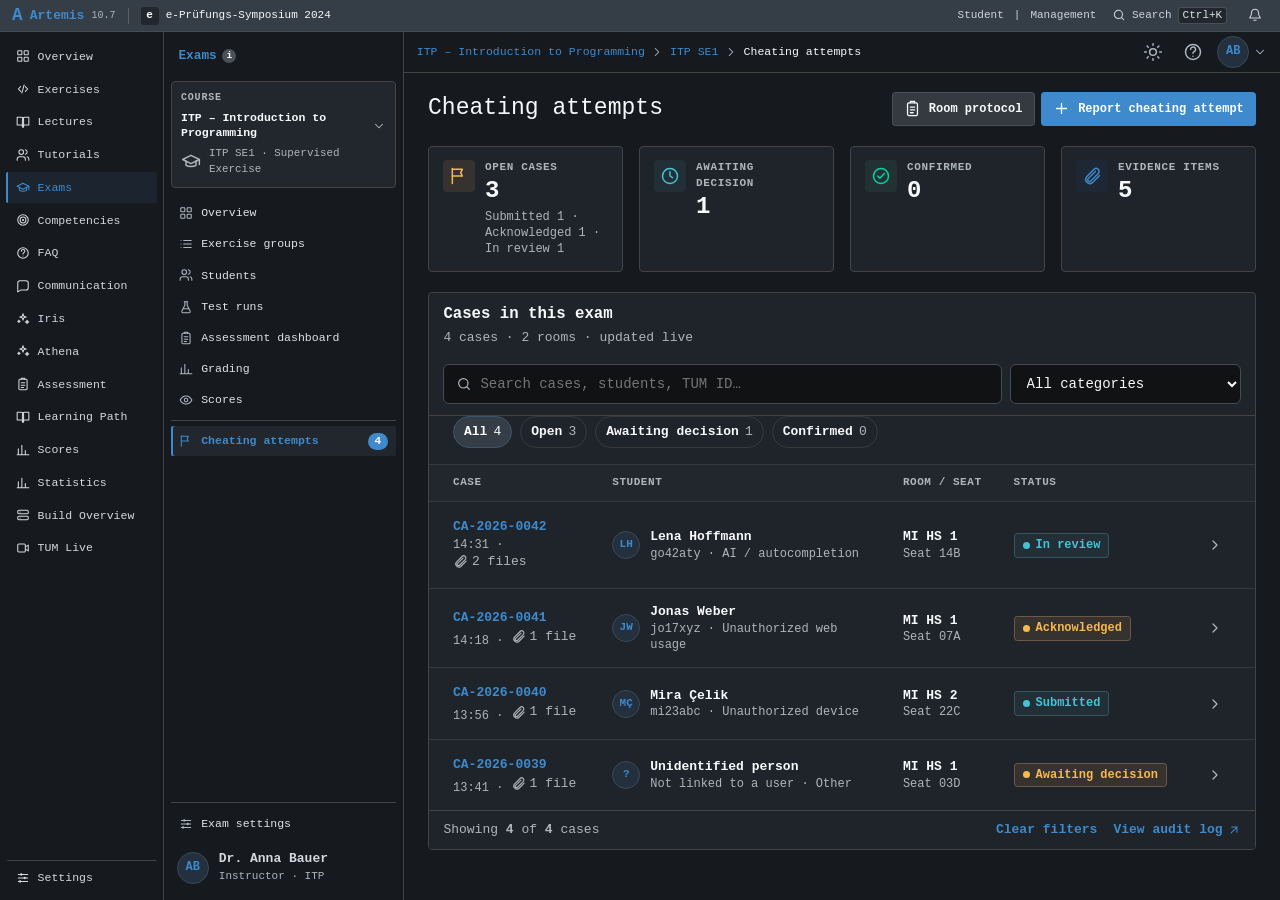
==== commit aa060662: "Update mockup with Artemis styling" ====
--- a/index.html
+++ b/index.html
@@ -1,5 +1,5 @@
 <!doctype html>
-<html lang="en-GB" data-theme="light">
+<html lang="en-GB" data-theme="dark">
 <head>
     <meta charset="utf-8">
     <meta name="viewport" content="width=device-width, initial-scale=1">
@@ -11,16 +11,45 @@
 </head>
 <body>
 <div class="app-shell">
+    <header class="global-topbar">
+        <a class="global-brand" href="index.html" aria-label="Artemis home">
+            <span class="global-brand-mark" aria-hidden="true">A</span>
+            <span class="global-brand-name">Artemis</span>
+            <span class="global-version">10.7</span>
+        </a>
+        <span class="global-header-divider" aria-hidden="true"></span>
+        <a class="global-course-link" href="#"><span class="global-course-mark">e</span> e-Prüfungs-Symposium 2024</a>
+        <div class="global-header-spacer"></div>
+        <nav class="global-utilities" aria-label="Global navigation">
+            <a href="#">Student</a><span aria-hidden="true">|</span><a href="#">Management</a>
+            <button type="button" class="global-utility-button" aria-label="Search"><span data-icon="search"></span><span>Search</span><kbd>Ctrl+K</kbd></button>
+            <button type="button" class="global-utility-button" aria-label="Notifications"><span data-icon="bell"></span></button>
+        </nav>
+    </header>
+    <nav class="global-sidebar" aria-label="Artemis navigation">
+        <a class="global-nav-item" href="#"><span data-icon="grid"></span><span>Overview</span></a>
+        <a class="global-nav-item" href="#"><span data-icon="code"></span><span>Exercises</span></a>
+        <a class="global-nav-item" href="#"><span data-icon="book-open"></span><span>Lectures</span></a>
+        <a class="global-nav-item" href="#"><span data-icon="users"></span><span>Tutorials</span></a>
+        <a class="global-nav-item active" href="index.html" aria-current="page"><span data-icon="graduation-cap"></span><span>Exams</span></a>
+        <a class="global-nav-item" href="#"><span data-icon="target"></span><span>Competencies</span></a>
+        <a class="global-nav-item" href="#"><span data-icon="help-circle"></span><span>FAQ</span></a>
+        <a class="global-nav-item" href="#"><span data-icon="message"></span><span>Communication</span></a>
+        <a class="global-nav-item" href="#"><span data-icon="sparkles"></span><span>Iris</span></a>
+        <a class="global-nav-item" href="#"><span data-icon="sparkles"></span><span>Athena</span></a>
+        <a class="global-nav-item" href="#"><span data-icon="clipboard"></span><span>Assessment</span></a>
+        <a class="global-nav-item" href="#"><span data-icon="book-open"></span><span>Learning Path</span></a>
+        <a class="global-nav-item" href="#"><span data-icon="chart"></span><span>Scores</span></a>
+        <a class="global-nav-item" href="#"><span data-icon="chart"></span><span>Statistics</span></a>
+        <a class="global-nav-item" href="#"><span data-icon="server"></span><span>Build Overview</span></a>
+        <a class="global-nav-item" href="#"><span data-icon="video"></span><span>TUM Live</span></a>
+        <div class="global-sidebar-spacer"></div>
+        <a class="global-nav-item global-settings" href="#"><span data-icon="settings"></span><span>Settings</span></a>
+    </nav>
     <aside class="sidebar" id="sidebar" aria-label="Exam management navigation">
-        <div class="sidebar-brand">
-            <a class="brand-link" href="index.html">
-                <span class="brand-mark"><span data-icon="graduation-cap"></span></span>
-                <span class="brand-text">
-                    <strong>Artemis</strong>
-                    <small>Exam management</small>
-                </span>
-            </a>
-            <button class="icon-btn sidebar-close" type="button" data-sidebar-toggle aria-label="Close navigation" aria-expanded="false">
+        <div class="sidebar-brand contextual-sidebar-heading">
+            <span class="contextual-sidebar-title">Exams <span class="info-mark" aria-label="Exam management">i</span></span>
+            <button class="icon-btn sidebar-close" type="button" data-sidebar-toggle aria-label="Close exam navigation" aria-expanded="false">
                 <span data-icon="x"></span>
             </button>
         </div>
@@ -31,7 +60,7 @@
                 ITP – Introduction to Programming
                 <span data-icon="chevron-down"></span>
             </button>
-            <span class="context-exam"><span class="live-dot"></span> ITP SE1 · Supervised Exercise</span>
+            <span class="context-exam"><span data-icon="graduation-cap"></span> ITP SE1 · Supervised Exercise</span>
         </div>
 
         <nav class="sidebar-nav" aria-label="Exam sections">
@@ -75,8 +104,7 @@
                 </nav>
             </div>
             <div class="topbar-right">
-                <span class="exam-live"><span class="live-dot"></span> Exam in progress</span>
-                <button class="icon-btn" type="button" aria-label="Search"><span data-icon="search"></span></button>
+                
                 <button class="icon-btn" type="button" data-theme-toggle aria-label="Switch to dark mode">
                     <span class="theme-icon-light" data-icon="moon"></span>
                     <span class="theme-icon-dark" data-icon="sun"></span>
--- a/tokens.css
+++ b/tokens.css
@@ -1,7 +1,18 @@
-/* Mirrored from artemis/packages/tum-aet-ui/themes.css for a self-contained mockup. */
+/* Self-contained Artemis palette using TUM AET UI token names. */
 :root,
 [data-theme='light'] {
     color-scheme: light;
+
+    --artemis-body-background: #e9ecef;
+    --artemis-module-background: #fff;
+    --artemis-navbar-background: #353d47;
+    --artemis-panel-background: #fff;
+    --artemis-hover-background: #f1f5f9;
+    --artemis-border-color: #dee2e6;
+    --artemis-link-color: #3e8acc;
+    --artemis-primary-color: #3e8acc;
+    --artemis-info-color: #17a2b8;
+    --artemis-font-family: ui-sans-serif, system-ui, sans-serif;
 
     --tumaet-ui-spacing: 0.25rem;
     --tumaet-ui-splitter-divider-size: 6px;
@@ -25,9 +36,9 @@
     --tumaet-ui-shadow-md: 0 4px 6px -1px rgb(0 0 0 / 0.1), 0 2px 4px -2px rgb(0 0 0 / 0.1);
     --tumaet-ui-shadow-lg: 0 10px 15px -3px rgb(0 0 0 / 0.1), 0 4px 6px -4px rgb(0 0 0 / 0.1);
     --tumaet-ui-shadow-xl: 0 20px 25px -5px rgb(0 0 0 / 0.1), 0 8px 10px -6px rgb(0 0 0 / 0.1);
-    --tumaet-ui-primary-color: #3779b4;
+    --tumaet-ui-primary-color: #3e8acc;
     --tumaet-ui-primary-contrast-color: #fff;
-    --tumaet-ui-accent-color: #1f5c9a;
+    --tumaet-ui-accent-color: #3e8acc;
     --tumaet-ui-focus-color: #3e8acc;
     --tumaet-ui-border-color: #e2e8f0;
     --tumaet-ui-control-border-color: #cbd5e1;
@@ -64,7 +75,7 @@
 
     /* Button palette: change these roles per theme without recoloring status indicators.
        Primary uses a contrast-checked pair independently of the host brand fill. */
-    --tumaet-ui-button-primary-background: #3779b4;
+    --tumaet-ui-button-primary-background: #3e8acc;
     --tumaet-ui-button-primary-contrast: #fff;
     --tumaet-ui-button-primary-foreground: var(--tumaet-ui-accent-color);
     --tumaet-ui-button-secondary-background: var(--tumaet-ui-hover-background);
@@ -85,7 +96,7 @@
     --tumaet-ui-button-contrast-background: var(--tumaet-ui-contrast-background);
     --tumaet-ui-button-contrast-contrast: var(--tumaet-ui-contrast-color);
     --tumaet-ui-button-contrast-foreground: var(--tumaet-ui-contrast-background);
-    --tumaet-ui-button-secondary-border: var(--tumaet-ui-border-color);
+    --tumaet-ui-button-secondary-border: #dee2e6;
     --tumaet-ui-button-focus-color: var(--tumaet-ui-focus-color);
     --tumaet-ui-button-hover-overlay: rgb(51 65 85 / 0.05);
     --tumaet-ui-button-active-overlay: rgb(51 65 85 / 0.08);
@@ -94,46 +105,58 @@
 [data-theme='dark'] {
     color-scheme: dark;
 
-    --tumaet-ui-primary-color: #65a1d6;
-    --tumaet-ui-primary-contrast-color: #16191d;
-    --tumaet-ui-accent-color: #7fb1dc;
-    --tumaet-ui-focus-color: #7fb1dc;
-    --tumaet-ui-border-color: #262b31;
+    /* Artemis dark palette mirrored from packages/tum-aet-ui / Artemis theme variables. */
+    --artemis-body-background: #22272e;
+    --artemis-module-background: #16191d;
+    --artemis-navbar-background: #353d47;
+    --artemis-panel-background: #1f242b;
+    --artemis-hover-background: #23262a;
+    --artemis-border-color: #444;
+    --artemis-link-color: #3e8acc;
+    --artemis-primary-color: #3e8acc;
+    --artemis-info-color: #17a2b8;
+    --artemis-font-family: ui-monospace, 'SFMono-Regular', Menlo, Monaco, Consolas, 'Liberation Mono', monospace;
+
+    --tumaet-ui-primary-color: #3e8acc;
+    --tumaet-ui-primary-contrast-color: #fff;
+    --tumaet-ui-accent-color: #3e8acc;
+    --tumaet-ui-focus-color: #3e8acc;
+    --tumaet-ui-border-color: #343a40;
     --tumaet-ui-control-border-color: #434c56;
     --tumaet-ui-control-border-hover-color: #5e6a78;
-    --tumaet-ui-text-color: #fff;
+    --tumaet-ui-text-color: #f8f9fa;
     --tumaet-ui-text-hover-color: #fff;
-    --tumaet-ui-muted-color: #7e8b9a;
-    --tumaet-ui-disabled-color: #7e8b9a;
-    --tumaet-ui-content-background: #16191d;
+    --tumaet-ui-muted-color: #adb5bd;
+    --tumaet-ui-disabled-color: #adb5bd;
+    --tumaet-ui-content-background: #1f242b;
     --tumaet-ui-control-background: #101214;
-    --tumaet-ui-overlay-background: #16191d;
-    --tumaet-ui-hover-background: #262b31;
+    --tumaet-ui-overlay-background: #1f242b;
+    --tumaet-ui-hover-background: #23262a;
     --tumaet-ui-disabled-background: #343a42;
     --tumaet-ui-contrast-background: #fff;
     --tumaet-ui-contrast-color: #16191d;
-    --tumaet-ui-highlight-color: #dedede;
-    --tumaet-ui-highlight-background: #232f3b;
-    --tumaet-ui-highlight-focus-background: #293a49;
-    --tumaet-ui-state-danger: #ef8b80;
-    --tumaet-ui-state-danger-contrast: #370b07;
-    --tumaet-ui-state-danger-foreground: #ef8b80;
+    --tumaet-ui-highlight-color: #fff;
+    --tumaet-ui-highlight-background: #353d47;
+    --tumaet-ui-highlight-focus-background: #353d47;
+    --tumaet-ui-state-danger: #e74c3c;
+    --tumaet-ui-state-danger-contrast: #fff;
+    --tumaet-ui-state-danger-foreground: #ff7668;
     --tumaet-ui-state-success: #00bc8c;
-    --tumaet-ui-state-success-contrast: #00231a;
-    --tumaet-ui-state-success-foreground: #00bc8c;
+    --tumaet-ui-state-success-contrast: #fff;
+    --tumaet-ui-state-success-foreground: #00d6a2;
     --tumaet-ui-state-warning: #f39c12;
-    --tumaet-ui-state-warning-contrast: #362203;
-    --tumaet-ui-state-warning-foreground: #f39c12;
-    --tumaet-ui-state-info: #36cee6;
-    --tumaet-ui-state-info-contrast: #062a30;
-    --tumaet-ui-state-info-foreground: #36cee6;
-    --tumaet-ui-table-striped-background: #1d2024;
+    --tumaet-ui-state-warning-contrast: #16191d;
+    --tumaet-ui-state-warning-foreground: #f7b94f;
+    --tumaet-ui-state-info: #17a2b8;
+    --tumaet-ui-state-info-contrast: #fff;
+    --tumaet-ui-state-info-foreground: #45c2d4;
+    --tumaet-ui-table-striped-background: #22272e;
     --tumaet-ui-tooltip-background: #343a42;
     --tumaet-ui-tooltip-color: #fff;
 
     /* Button palette: change these roles per theme without recoloring status indicators.
        Primary uses a contrast-checked pair independently of the host brand fill. */
-    --tumaet-ui-button-primary-background: #2e6da4;
+    --tumaet-ui-button-primary-background: #3e8acc;
     --tumaet-ui-button-primary-contrast: #fff;
     --tumaet-ui-button-primary-foreground: var(--tumaet-ui-accent-color);
     --tumaet-ui-button-secondary-background: var(--tumaet-ui-hover-background);
@@ -154,7 +177,7 @@
     --tumaet-ui-button-contrast-background: var(--tumaet-ui-contrast-background);
     --tumaet-ui-button-contrast-contrast: var(--tumaet-ui-contrast-color);
     --tumaet-ui-button-contrast-foreground: var(--tumaet-ui-contrast-background);
-    --tumaet-ui-button-secondary-border: var(--tumaet-ui-border-color);
+    --tumaet-ui-button-secondary-border: #444;
     --tumaet-ui-button-focus-color: var(--tumaet-ui-focus-color);
     --tumaet-ui-button-hover-overlay: rgb(255 255 255 / 0.05);
     --tumaet-ui-button-active-overlay: rgb(255 255 255 / 0.08);
--- a/styles.css
+++ b/styles.css
@@ -1,6 +1,6 @@
 /* Artemis cheating-attempt mockup.
-   Layout and component styling follows the AET UI/UX guidelines and uses the
-   TUM AET UI design tokens mirrored in tokens.css. */
+   The shell and palette follow Artemis's checked-in dark theme. Reusable values
+   use semantic token names in tokens.css. */
 
 :root {
     --app-sidebar-width: 17rem;
@@ -422,20 +422,6 @@
     text-overflow: ellipsis;
 }
 
-.exam-live {
-    display: inline-flex;
-    align-items: center;
-    gap: 0.5rem;
-    padding: 0.25rem 0.625rem;
-    color: var(--tumaet-ui-state-success-foreground);
-    font-size: 0.75rem;
-    font-weight: 600;
-    white-space: nowrap;
-    background: var(--app-success-soft);
-    border: 1px solid var(--app-success-border);
-    border-radius: 999px;
-}
-
 .profile-menu-root {
     position: relative;
     display: inline-flex;
@@ -583,26 +569,6 @@
 .profile-menu-item [data-icon] {
     width: 1rem;
     height: 1rem;
-}
-
-.live-dot {
-    width: 0.5rem;
-    height: 0.5rem;
-    flex: 0 0 auto;
-    background: var(--tumaet-ui-state-success);
-    border-radius: 50%;
-    box-shadow: 0 0 0 3px color-mix(in oklab, var(--tumaet-ui-state-success) 18%, transparent);
-    animation: live-pulse 2.4s ease-in-out infinite;
-}
-
-@keyframes live-pulse {
-    0%,
-    100% {
-        opacity: 1;
-    }
-    50% {
-        opacity: 0.55;
-    }
 }
 
 .topbar .menu-btn {
@@ -929,82 +895,6 @@
     justify-content: flex-end;
     gap: 0.5rem;
     margin-top: 1.25rem;
-}
-
-.banner {
-    display: flex;
-    align-items: flex-start;
-    gap: 0.875rem;
-    padding: 0.9375rem 1.125rem;
-    margin: 1rem 0;
-    background: var(--app-info-soft);
-    border: 1px solid var(--app-info-border);
-    border-radius: 0.75rem;
-}
-
-.banner-warning {
-    background: var(--app-warning-soft);
-    border-color: var(--app-warning-border);
-}
-
-.banner-danger {
-    background: var(--app-danger-soft);
-    border-color: var(--app-danger-border);
-}
-
-.banner-icon {
-    width: 1.25rem;
-    height: 1.25rem;
-    flex: 0 0 auto;
-    margin-top: 0.0625rem;
-    color: var(--tumaet-ui-state-info-foreground);
-}
-
-.banner-warning .banner-icon {
-    color: var(--tumaet-ui-state-warning-foreground);
-}
-
-.banner-danger .banner-icon {
-    color: var(--tumaet-ui-state-danger-foreground);
-}
-
-.banner-body {
-    flex: 1 1 auto;
-    min-width: 0;
-}
-
-.banner strong {
-    display: block;
-    font-size: 0.875rem;
-    font-weight: 650;
-}
-
-.banner p {
-    max-width: 90ch;
-    margin: 0.25rem 0 0;
-    font-size: 0.8125rem;
-    line-height: 1.5;
-}
-
-.banner-link {
-    display: inline-flex;
-    align-items: center;
-    gap: 0.25rem;
-    margin-left: auto;
-    color: var(--tumaet-ui-accent-color);
-    font-size: 0.8125rem;
-    font-weight: 600;
-    white-space: nowrap;
-    text-decoration: none;
-}
-
-.banner-link:hover {
-    text-decoration: underline;
-}
-
-.banner-link [data-icon] {
-    width: 0.875rem;
-    height: 0.875rem;
 }
 
 .tag {
@@ -1849,68 +1739,6 @@
     color: var(--app-muted-text);
 }
 
-.note {
-    display: flex;
-    align-items: flex-start;
-    gap: 0.625rem;
-    padding: 0.875rem;
-    color: var(--app-muted-text);
-    font-size: 0.75rem;
-    line-height: 1.5;
-    background: var(--app-subtle-background);
-    border: 1px solid var(--tumaet-ui-border-color);
-    border-radius: 0.75rem;
-}
-
-.note [data-icon] {
-    width: 1.125rem;
-    height: 1.125rem;
-    flex: 0 0 auto;
-    margin-top: 0.0625rem;
-    color: var(--tumaet-ui-accent-color);
-}
-
-.note strong {
-    display: block;
-    color: var(--tumaet-ui-text-color);
-    font-size: 0.8125rem;
-    font-weight: 650;
-}
-
-.note p {
-    margin: 0.25rem 0 0;
-}
-
-.note-privacy {
-    background: var(--app-info-soft);
-    border-color: var(--app-info-border);
-}
-
-.checklist {
-    display: flex;
-    flex-direction: column;
-    gap: 0.75rem;
-    padding: 0;
-    margin: 0;
-    list-style: none;
-}
-
-.checklist li {
-    display: flex;
-    align-items: flex-start;
-    gap: 0.625rem;
-    font-size: 0.8125rem;
-    line-height: 1.45;
-}
-
-.checklist li > [data-icon] {
-    width: 1rem;
-    height: 1rem;
-    flex: 0 0 auto;
-    margin-top: 0.1rem;
-    color: var(--tumaet-ui-state-success);
-}
-
 /* --------------------------------------------------------------------------
    Tabs and detail views
    -------------------------------------------------------------------------- */
@@ -2468,13 +2296,6 @@
     border-top: 1px solid var(--tumaet-ui-border-color);
 }
 
-.capture-footer-note {
-    max-width: 42ch;
-    color: var(--app-muted-text);
-    font-size: 0.75rem;
-    line-height: 1.45;
-}
-
 .capture-footer-actions {
     display: flex;
     flex: 0 0 auto;
@@ -2602,30 +2423,6 @@
     font-size: 0.8125rem;
     font-weight: 650;
     line-height: 1.35;
-}
-
-.category-copy small {
-    display: block;
-    margin-top: 0.125rem;
-    color: var(--app-muted-text);
-    font-size: 0.6875rem;
-    line-height: 1.4;
-}
-
-.category-icon {
-    display: grid;
-    flex: 0 0 auto;
-    place-items: center;
-    width: 1.75rem;
-    height: 1.75rem;
-    color: var(--tumaet-ui-accent-color);
-    background: var(--app-subtle-background);
-    border-radius: 0.5rem;
-}
-
-.category-icon [data-icon] {
-    width: 1rem;
-    height: 1rem;
 }
 
 .upload-zone {
@@ -2664,13 +2461,6 @@
     display: block;
     font-size: 0.875rem;
     font-weight: 650;
-}
-
-.upload-copy p {
-    margin: 0.25rem 0 0;
-    color: var(--app-muted-text);
-    font-size: 0.75rem;
-    line-height: 1.45;
 }
 
 .upload-actions {
@@ -3513,10 +3303,6 @@
         display: none;
     }
 
-    .topbar-right .exam-live {
-        display: none;
-    }
-
     .page {
         padding: 1rem 1rem 1.5rem;
     }
@@ -3620,3 +3406,531 @@
         scroll-behavior: auto !important;
     }
 }
+
+/* --------------------------------------------------------------------------
+   Artemis application shell and theme alignment
+   -------------------------------------------------------------------------- */
+
+:root {
+    --app-sidebar-width: 15rem;
+    --app-page-background: var(--artemis-body-background);
+    --app-subtle-background: var(--artemis-panel-background);
+    --app-primary: var(--artemis-primary-color);
+    --app-primary-soft: color-mix(in oklab, var(--artemis-primary-color) 15%, var(--artemis-module-background));
+    --app-muted-text: var(--tumaet-ui-muted-color);
+}
+
+[data-theme='dark'] {
+    --app-page-background: var(--artemis-module-background);
+    --app-subtle-background: var(--artemis-body-background);
+    --app-muted-text: #adb5bd;
+}
+
+html,
+body {
+    background: var(--app-page-background);
+}
+
+body {
+    font-family: var(--artemis-font-family, var(--tumaet-ui-font-family));
+    font-size: 0.875rem;
+    line-height: 1.45;
+}
+
+.app-shell {
+    gap: 0;
+    min-height: 100vh;
+    padding-top: 2rem;
+}
+
+.global-topbar {
+    position: fixed;
+    inset: 0 0 auto;
+    z-index: 80;
+    display: flex;
+    align-items: center;
+    gap: 0.75rem;
+    height: 2rem;
+    padding: 0 0.75rem;
+    color: #ced4da;
+    background: var(--artemis-navbar-background);
+    border-bottom: 1px solid color-mix(in oklab, #fff 8%, transparent);
+    font-size: 0.6875rem;
+    line-height: 1;
+}
+
+.global-brand,
+.global-course-link {
+    display: inline-flex;
+    flex: 0 0 auto;
+    align-items: center;
+    gap: 0.45rem;
+    min-height: 2rem;
+    color: #fff;
+    text-decoration: none;
+}
+
+.global-brand:hover,
+.global-course-link:hover,
+.global-utilities a:hover {
+    color: #fff;
+    text-decoration: none;
+}
+
+.global-brand-mark {
+    color: var(--artemis-link-color);
+    font-size: 1.1rem;
+    font-weight: 800;
+    line-height: 1;
+}
+
+.global-brand-name {
+    color: var(--artemis-link-color);
+    font-size: 0.8125rem;
+    font-weight: 700;
+}
+
+.global-version {
+    color: #adb5bd;
+    font-size: 0.625rem;
+}
+
+.global-header-divider {
+    width: 1px;
+    height: 1rem;
+    background: rgb(255 255 255 / 0.18);
+}
+
+.global-course-link {
+    color: #f8f9fa;
+}
+
+.global-course-mark {
+    display: grid;
+    place-items: center;
+    width: 1.125rem;
+    height: 1.125rem;
+    color: #fff;
+    font-weight: 700;
+    background: #22272e;
+    border-radius: 0.1875rem;
+}
+
+.global-header-spacer {
+    flex: 1 1 auto;
+}
+
+.global-utilities {
+    display: flex;
+    align-items: center;
+    gap: 0.625rem;
+    height: 100%;
+}
+
+.global-utilities a {
+    color: #ced4da;
+    text-decoration: none;
+}
+
+.global-utility-button {
+    display: inline-flex;
+    align-items: center;
+    gap: 0.375rem;
+    min-height: 1.65rem;
+    padding: 0 0.35rem;
+    color: #ced4da;
+    font: inherit;
+    background: transparent;
+    border: 0;
+    cursor: pointer;
+}
+
+.global-utility-button [data-icon] {
+    width: 0.875rem;
+    height: 0.875rem;
+}
+
+.global-utility-button kbd {
+    padding: 0.1rem 0.25rem;
+    color: #dee2e6;
+    font: inherit;
+    background: #22272e;
+    border: 1px solid rgb(255 255 255 / 0.18);
+    border-radius: 0.1875rem;
+}
+
+.global-sidebar {
+    position: sticky;
+    top: 2rem;
+    z-index: 45;
+    display: flex;
+    flex: 0 0 10.25rem;
+    flex-direction: column;
+    gap: 0.1rem;
+    width: 10.25rem;
+    height: calc(100vh - 2rem);
+    padding: 0.55rem 0.35rem;
+    overflow-y: auto;
+    color: #d5d9de;
+    background: var(--artemis-module-background);
+    border-right: 1px solid var(--artemis-border-color);
+    scrollbar-width: thin;
+}
+
+.global-nav-item {
+    display: flex;
+    align-items: center;
+    gap: 0.5rem;
+    min-height: 1.95rem;
+    padding: 0.35rem 0.5rem;
+    color: #d5d9de;
+    font-size: 0.72rem;
+    line-height: 1.15;
+    text-decoration: none;
+    border-left: 2px solid transparent;
+    border-radius: 0.125rem;
+}
+
+.global-nav-item:hover {
+    color: #fff;
+    background: rgb(255 255 255 / 0.055);
+    text-decoration: none;
+}
+
+.global-nav-item.active {
+    color: var(--artemis-link-color);
+    background: color-mix(in oklab, var(--artemis-link-color) 12%, var(--artemis-module-background));
+    border-left-color: var(--artemis-link-color);
+}
+
+.global-nav-item [data-icon] {
+    width: 0.875rem;
+    height: 0.875rem;
+}
+
+.global-sidebar-spacer {
+    flex: 1 1 auto;
+    min-height: 1rem;
+}
+
+.global-settings {
+    margin-top: 0.25rem;
+    border-top: 1px solid var(--artemis-border-color);
+    padding-top: 0.6rem;
+}
+
+.sidebar {
+    top: 2rem;
+    flex: 0 0 var(--app-sidebar-width);
+    width: var(--app-sidebar-width);
+    height: calc(100vh - 2rem);
+    gap: 0.65rem;
+    padding: 0.6rem 0.45rem;
+    color: #d5d9de;
+    background: var(--artemis-module-background);
+    border-right: 1px solid var(--artemis-border-color);
+    border-radius: 0;
+    box-shadow: none;
+}
+
+.sidebar-brand {
+    min-height: 1.8rem;
+    padding: 0.15rem 0.45rem;
+}
+
+.contextual-sidebar-title {
+    display: inline-flex;
+    align-items: center;
+    gap: 0.35rem;
+    color: var(--artemis-link-color);
+    font-size: 0.8rem;
+    font-weight: 600;
+}
+
+.info-mark {
+    display: inline-grid;
+    place-items: center;
+    width: 0.875rem;
+    height: 0.875rem;
+    color: #fff;
+    font-size: 0.6rem;
+    font-weight: 700;
+    background: #495057;
+    border-radius: 50%;
+}
+
+.context-card {
+    gap: 0.35rem;
+    padding: 0.55rem;
+    background: var(--artemis-body-background);
+    border-color: var(--artemis-border-color);
+    border-radius: 0.25rem;
+}
+
+.context-label {
+    font-size: 0.625rem;
+}
+
+.context-select {
+    font-size: 0.72rem;
+}
+
+.context-exam {
+    font-size: 0.68rem;
+}
+
+.sidebar-nav {
+    gap: 0.05rem;
+}
+
+.nav-item {
+    min-height: 1.9rem;
+    gap: 0.5rem;
+    padding: 0.4rem 0.5rem;
+    color: #e0e3e7;
+    font-size: 0.72rem;
+    border-radius: 0.125rem;
+}
+
+.nav-item:hover {
+    color: #fff;
+    background: rgb(255 255 255 / 0.055);
+}
+
+.nav-item.active {
+    color: var(--artemis-link-color);
+    background: #22272e;
+    box-shadow: inset 2px 0 0 var(--artemis-link-color);
+}
+
+.nav-item [data-icon] {
+    width: 0.875rem;
+    height: 0.875rem;
+}
+
+.sidebar-divider {
+    margin: 0.25rem 0;
+    background: var(--artemis-border-color);
+}
+
+.sidebar-footer {
+    gap: 0.35rem;
+    padding-top: 0.35rem;
+    border-color: var(--artemis-border-color);
+}
+
+.user-card {
+    padding: 0.35rem;
+}
+
+.app-main {
+    min-height: calc(100vh - 2rem);
+    background: var(--artemis-module-background);
+}
+
+.topbar {
+    top: 2rem;
+    height: 2.55rem;
+    padding: 0 0.8rem;
+    color: #f8f9fa;
+    background: var(--artemis-module-background);
+    border-bottom: 1px solid var(--artemis-border-color);
+    backdrop-filter: none;
+}
+
+.breadcrumb {
+    gap: 0.35rem;
+    font-size: 0.72rem;
+}
+
+.breadcrumb a {
+    color: var(--artemis-link-color);
+}
+
+.breadcrumb [aria-current='page'] {
+    color: var(--tumaet-ui-text-color);
+}
+
+.page {
+    max-width: none;
+    padding: 1.2rem 1.5rem 2rem;
+}
+
+.page-header {
+    align-items: center;
+    gap: 1rem;
+    margin-bottom: 1rem;
+}
+
+h1 {
+    font-size: clamp(1.25rem, 1.8vw, 1.55rem);
+    letter-spacing: 0;
+    font-weight: 500;
+}
+
+h2 {
+    font-size: 0.98rem;
+    font-weight: 600;
+}
+
+h3 {
+    font-size: 0.85rem;
+}
+
+.card,
+.stat-card {
+    background: var(--tumaet-ui-content-background);
+    border-color: var(--artemis-border-color);
+    border-radius: 0.25rem;
+    box-shadow: none;
+}
+
+.card-header {
+    padding: 0.7rem 0.9rem;
+    border-bottom-color: var(--artemis-border-color);
+}
+
+.card-body {
+    padding: 0.9rem;
+}
+
+.card-footer {
+    padding: 0.6rem 0.9rem;
+    background: var(--artemis-panel-background);
+    border-color: var(--artemis-border-color);
+}
+
+.btn {
+    min-height: 2.1rem;
+    padding: 0 0.7rem;
+    font-size: 0.75rem;
+    border-radius: 0.2rem;
+}
+
+.btn-sm {
+    min-height: 1.8rem;
+    padding-inline: 0.5rem;
+    font-size: 0.7rem;
+}
+
+.btn-primary {
+    color: #fff;
+    background: var(--artemis-primary-color);
+    border-color: var(--artemis-primary-color);
+}
+
+.btn-secondary {
+    color: var(--tumaet-ui-text-color);
+    background: #343a40;
+    border-color: #495057;
+}
+
+.btn-secondary:hover {
+    background: #495057;
+}
+
+.icon-btn {
+    width: 2rem;
+    height: 2rem;
+    border-radius: 0.2rem;
+}
+
+.stat-card {
+    padding: 0.85rem;
+    gap: 0.65rem;
+}
+
+.stat-icon {
+    width: 2rem;
+    height: 2rem;
+    border-radius: 0.25rem;
+}
+
+.stat-value {
+    font-size: 1.5rem;
+}
+
+.tag,
+.status {
+    border-radius: 0.2rem;
+}
+
+.tabs {
+    border-color: var(--artemis-border-color);
+}
+
+.tab {
+    padding: 0.65rem 0.75rem;
+    font-size: 0.78rem;
+}
+
+.tab[aria-selected='true'] {
+    color: var(--artemis-link-color);
+    background: transparent;
+}
+
+.page-actions {
+    gap: 0.4rem;
+}
+
+@media (min-width: 1500px) {
+    .page {
+        padding-inline: 3.75rem;
+    }
+}
+
+@media (max-width: 1024px) {
+    .global-sidebar {
+        display: none;
+    }
+
+    .sidebar {
+        top: 2rem;
+        height: calc(100vh - 2rem);
+    }
+
+    .sidebar-open .sidebar {
+        transform: translateX(0);
+    }
+
+    .sidebar-overlay {
+        top: 2rem;
+    }
+
+    .app-shell {
+        padding-top: 2rem;
+    }
+
+    .page {
+        padding: 1rem 1rem 1.5rem;
+    }
+}
+
+@media (max-width: 600px) {
+    .global-header-spacer {
+        display: none;
+    }
+
+    .global-course-link {
+        flex: 1 1 auto;
+        max-width: 8rem;
+        overflow: hidden;
+        text-overflow: ellipsis;
+        white-space: nowrap;
+    }
+
+    .global-utility-button:first-of-type span:not([data-icon]),
+    .global-utility-button kbd {
+        display: none;
+    }
+
+    .global-utilities > a,
+    .global-utilities > span,
+    .global-utility-button:not(:first-of-type) {
+        display: none;
+    }
+
+    .page-actions .btn {
+        flex: 1 1 auto;
+    }
+}
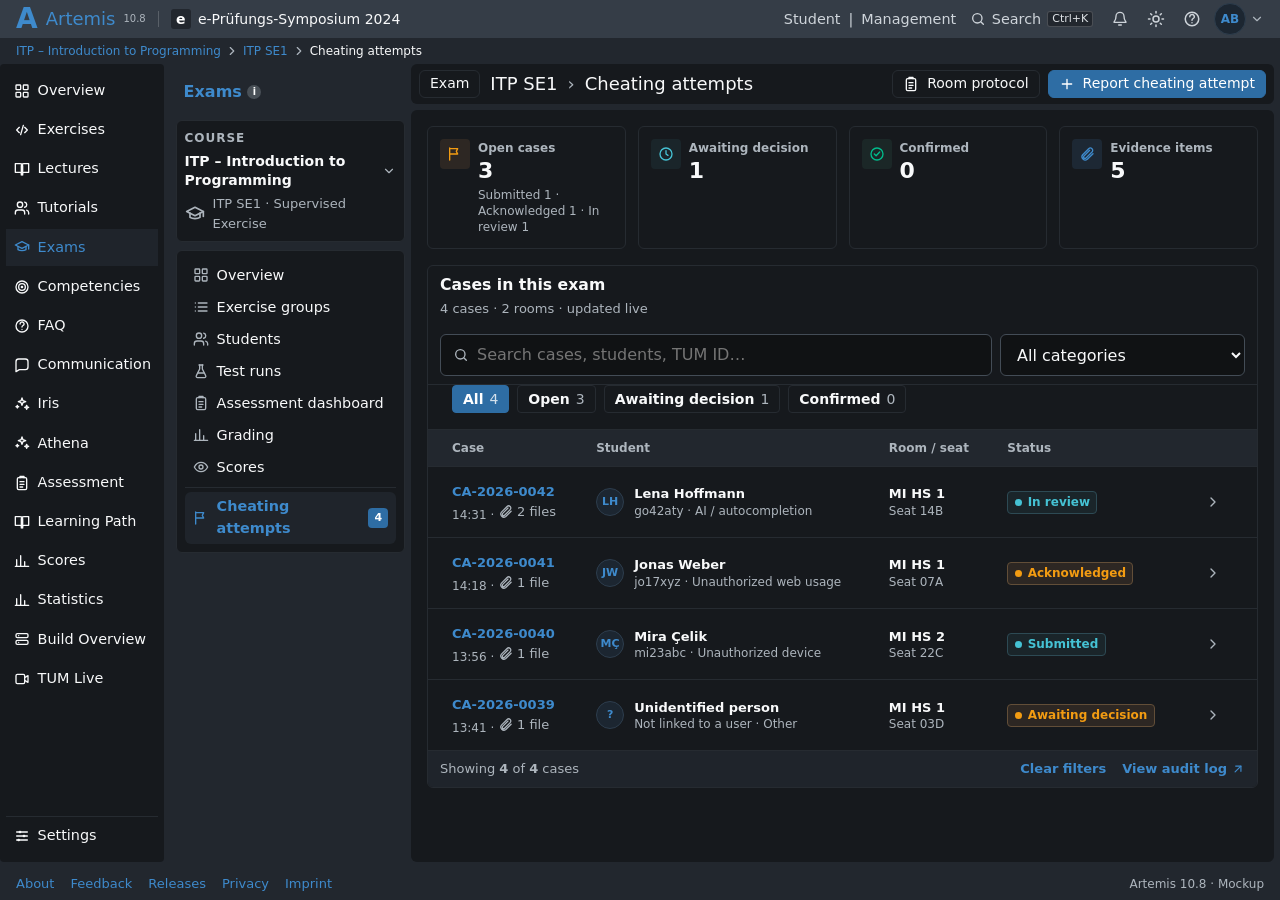
==== commit 5151695c: "Update Artemis cheating-attempt mockup" ====
--- a/index.html
+++ b/index.html
@@ -15,7 +15,7 @@
         <a class="global-brand" href="index.html" aria-label="Artemis home">
             <span class="global-brand-mark" aria-hidden="true">A</span>
             <span class="global-brand-name">Artemis</span>
-            <span class="global-version">10.7</span>
+            <span class="global-version">10.8</span>
         </a>
         <span class="global-header-divider" aria-hidden="true"></span>
         <a class="global-course-link" href="#"><span class="global-course-mark">e</span> e-Prüfungs-Symposium 2024</a>
@@ -24,8 +24,31 @@
             <a href="#">Student</a><span aria-hidden="true">|</span><a href="#">Management</a>
             <button type="button" class="global-utility-button" aria-label="Search"><span data-icon="search"></span><span>Search</span><kbd>Ctrl+K</kbd></button>
             <button type="button" class="global-utility-button" aria-label="Notifications"><span data-icon="bell"></span></button>
+            
+            <button class="icon-btn" type="button" data-theme-toggle aria-label="Switch to dark mode">
+                <span class="theme-icon-light" data-icon="moon"></span>
+                <span class="theme-icon-dark" data-icon="sun"></span>
+            </button>
+            <button class="icon-btn" type="button" aria-label="Help"><span data-icon="help-circle"></span></button>
+            <div class="profile-menu-root" data-profile-menu-root></div>
         </nav>
     </header>
+
+    <header class="topbar">
+        <div class="topbar-left">
+            <button class="icon-btn menu-btn" type="button" data-sidebar-toggle aria-label="Open navigation" aria-expanded="false">
+                <span data-icon="menu"></span>
+            </button>
+            <nav class="breadcrumb" aria-label="Breadcrumb">
+                <a href="#">ITP – Introduction to Programming</a>
+                <span data-icon="chevron-right"></span>
+                <a href="#">ITP SE1</a>
+                <span data-icon="chevron-right"></span>
+                <span aria-current="page">Cheating attempts</span>
+            </nav>
+        </div>
+    </header>
+
     <nav class="global-sidebar" aria-label="Artemis navigation">
         <a class="global-nav-item" href="#"><span data-icon="grid"></span><span>Overview</span></a>
         <a class="global-nav-item" href="#"><span data-icon="code"></span><span>Exercises</span></a>
@@ -75,62 +98,31 @@
             <a class="nav-item active" href="index.html" aria-current="page"><span data-icon="flag"></span> Cheating attempts <span class="nav-badge" data-nav-badge>4</span></a>
         </nav>
 
-        <div class="sidebar-footer">
-            <a class="nav-item" href="#" data-staff-only><span data-icon="settings"></span> Exam settings</a>
-            <div class="user-card" data-user-card>
-                <span class="avatar avatar-sm" data-user-avatar>AB</span>
-                <div>
-                    <div class="user-name" data-user-name>Dr. Anna Bauer</div>
-                    <div class="user-role" data-user-role>Instructor · ITP</div>
+    </aside>
+
+    <div class="sidebar-overlay" data-sidebar-toggle aria-hidden="true"></div>
+
+    <div class="app-main">
+        <div class="page-header">
+            <div class="page-heading">
+                <div class="title-line">
+                    <span class="tag tag-neutral exam-badge">Exam</span>
+                    <span class="page-context">ITP SE1</span>
+                    <span class="page-context-sep" aria-hidden="true">›</span>
+                    <h1>Cheating attempts</h1>
                 </div>
             </div>
-        </div>
-    </aside>
-
-    <div class="sidebar-overlay" data-sidebar-toggle aria-hidden="true"></div>
-
-    <div class="app-main">
-        <header class="topbar">
-            <div class="topbar-left">
-                <button class="icon-btn menu-btn" type="button" data-sidebar-toggle aria-label="Open navigation" aria-expanded="false">
-                    <span data-icon="menu"></span>
-                </button>
-                <nav class="breadcrumb" aria-label="Breadcrumb">
-                    <a href="#">ITP – Introduction to Programming</a>
-                    <span data-icon="chevron-right"></span>
-                    <a href="#">ITP SE1</a>
-                    <span data-icon="chevron-right"></span>
-                    <span aria-current="page">Cheating attempts</span>
-                </nav>
+            <div class="page-actions">
+                <a class="btn btn-secondary" href="room-protocol.html" data-staff-only>
+                    <span data-icon="clipboard"></span> Room protocol
+                </a>
+                <a class="btn btn-primary" href="quick-capture.html">
+                    <span data-icon="plus"></span> Report cheating attempt
+                </a>
             </div>
-            <div class="topbar-right">
-                
-                <button class="icon-btn" type="button" data-theme-toggle aria-label="Switch to dark mode">
-                    <span class="theme-icon-light" data-icon="moon"></span>
-                    <span class="theme-icon-dark" data-icon="sun"></span>
-                </button>
-                <button class="icon-btn" type="button" aria-label="Help"><span data-icon="help-circle"></span></button>
-                <div class="profile-menu-root" data-profile-menu-root></div>
-            </div>
-        </header>
+        </div>
 
         <main class="page">
-            <div class="page-header">
-                <div class="page-heading">
-                    <div class="title-line">
-                        <h1>Cheating attempts</h1>
-                    </div>
-                </div>
-                <div class="page-actions">
-                    <a class="btn btn-secondary" href="room-protocol.html" data-staff-only>
-                        <span data-icon="clipboard"></span> Room protocol
-                    </a>
-                    <a class="btn btn-primary" href="quick-capture.html">
-                        <span data-icon="plus"></span> Report cheating attempt
-                    </a>
-                </div>
-            </div>
-
             <section class="stats-grid" aria-label="Case statistics">
                 <div class="stat-card">
                     <div class="stat-icon tone-warning"><span data-icon="flag"></span></div>
@@ -286,6 +278,16 @@
             </div>
         </main>
     </div>
+    <footer class="app-footer">
+        <nav class="app-footer-links" aria-label="Footer">
+            <a href="#">About</a>
+            <a href="#">Feedback</a>
+            <a href="#">Releases</a>
+            <a href="#">Privacy</a>
+            <a href="#">Imprint</a>
+        </nav>
+        <span class="app-footer-meta">Artemis 10.8 · Mockup</span>
+    </footer>
 </div>
 </body>
 </html>
--- a/tokens.css
+++ b/tokens.css
@@ -8,15 +8,15 @@
     --artemis-navbar-background: #353d47;
     --artemis-panel-background: #fff;
     --artemis-hover-background: #f1f5f9;
-    --artemis-border-color: #dee2e6;
+    --artemis-border-color: #e2e8f0;
     --artemis-link-color: #3e8acc;
     --artemis-primary-color: #3e8acc;
     --artemis-info-color: #17a2b8;
-    --artemis-font-family: ui-sans-serif, system-ui, sans-serif;
+    --artemis-font-family: system-ui, -apple-system, 'Segoe UI', Roboto, 'Helvetica Neue', 'Noto Sans', 'Liberation Sans', Arial, sans-serif, 'Apple Color Emoji', 'Segoe UI Emoji', 'Segoe UI Symbol', 'Noto Color Emoji';
 
     --tumaet-ui-spacing: 0.25rem;
     --tumaet-ui-splitter-divider-size: 6px;
-    --tumaet-ui-font-family: ui-sans-serif, system-ui, sans-serif, 'Apple Color Emoji', 'Segoe UI Emoji', 'Segoe UI Symbol', 'Noto Color Emoji';
+    --tumaet-ui-font-family: system-ui, -apple-system, 'Segoe UI', Roboto, 'Helvetica Neue', 'Noto Sans', 'Liberation Sans', Arial, sans-serif, 'Apple Color Emoji', 'Segoe UI Emoji', 'Segoe UI Symbol', 'Noto Color Emoji';
     --tumaet-ui-font-size-xs: 0.75rem;
     --tumaet-ui-font-size-sm: 0.875rem;
     --tumaet-ui-font-size-base: 1rem;
@@ -75,7 +75,7 @@
 
     /* Button palette: change these roles per theme without recoloring status indicators.
        Primary uses a contrast-checked pair independently of the host brand fill. */
-    --tumaet-ui-button-primary-background: #3e8acc;
+    --tumaet-ui-button-primary-background: #3779b4;
     --tumaet-ui-button-primary-contrast: #fff;
     --tumaet-ui-button-primary-foreground: var(--tumaet-ui-accent-color);
     --tumaet-ui-button-secondary-background: var(--tumaet-ui-hover-background);
@@ -96,7 +96,7 @@
     --tumaet-ui-button-contrast-background: var(--tumaet-ui-contrast-background);
     --tumaet-ui-button-contrast-contrast: var(--tumaet-ui-contrast-color);
     --tumaet-ui-button-contrast-foreground: var(--tumaet-ui-contrast-background);
-    --tumaet-ui-button-secondary-border: #dee2e6;
+    --tumaet-ui-button-secondary-border: #e2e8f0;
     --tumaet-ui-button-focus-color: var(--tumaet-ui-focus-color);
     --tumaet-ui-button-hover-overlay: rgb(51 65 85 / 0.05);
     --tumaet-ui-button-active-overlay: rgb(51 65 85 / 0.08);
@@ -110,53 +110,53 @@
     --artemis-module-background: #16191d;
     --artemis-navbar-background: #353d47;
     --artemis-panel-background: #1f242b;
-    --artemis-hover-background: #23262a;
-    --artemis-border-color: #444;
+    --artemis-hover-background: #262b31;
+    --artemis-border-color: #262b31;
     --artemis-link-color: #3e8acc;
     --artemis-primary-color: #3e8acc;
     --artemis-info-color: #17a2b8;
-    --artemis-font-family: ui-monospace, 'SFMono-Regular', Menlo, Monaco, Consolas, 'Liberation Mono', monospace;
+    --artemis-font-family: system-ui, -apple-system, 'Segoe UI', Roboto, 'Helvetica Neue', 'Noto Sans', 'Liberation Sans', Arial, sans-serif, 'Apple Color Emoji', 'Segoe UI Emoji', 'Segoe UI Symbol', 'Noto Color Emoji';
 
     --tumaet-ui-primary-color: #3e8acc;
     --tumaet-ui-primary-contrast-color: #fff;
     --tumaet-ui-accent-color: #3e8acc;
     --tumaet-ui-focus-color: #3e8acc;
-    --tumaet-ui-border-color: #343a40;
+    --tumaet-ui-border-color: #262b31;
     --tumaet-ui-control-border-color: #434c56;
     --tumaet-ui-control-border-hover-color: #5e6a78;
     --tumaet-ui-text-color: #f8f9fa;
     --tumaet-ui-text-hover-color: #fff;
     --tumaet-ui-muted-color: #adb5bd;
     --tumaet-ui-disabled-color: #adb5bd;
-    --tumaet-ui-content-background: #1f242b;
+    --tumaet-ui-content-background: #16191d;
     --tumaet-ui-control-background: #101214;
-    --tumaet-ui-overlay-background: #1f242b;
-    --tumaet-ui-hover-background: #23262a;
+    --tumaet-ui-overlay-background: #16191d;
+    --tumaet-ui-hover-background: #262b31;
     --tumaet-ui-disabled-background: #343a42;
     --tumaet-ui-contrast-background: #fff;
     --tumaet-ui-contrast-color: #16191d;
     --tumaet-ui-highlight-color: #fff;
-    --tumaet-ui-highlight-background: #353d47;
-    --tumaet-ui-highlight-focus-background: #353d47;
+    --tumaet-ui-highlight-background: #232f3b;
+    --tumaet-ui-highlight-focus-background: #293a49;
     --tumaet-ui-state-danger: #e74c3c;
     --tumaet-ui-state-danger-contrast: #fff;
-    --tumaet-ui-state-danger-foreground: #ff7668;
+    --tumaet-ui-state-danger-foreground: #ef8b80;
     --tumaet-ui-state-success: #00bc8c;
     --tumaet-ui-state-success-contrast: #fff;
-    --tumaet-ui-state-success-foreground: #00d6a2;
+    --tumaet-ui-state-success-foreground: #00bc8c;
     --tumaet-ui-state-warning: #f39c12;
     --tumaet-ui-state-warning-contrast: #16191d;
-    --tumaet-ui-state-warning-foreground: #f7b94f;
+    --tumaet-ui-state-warning-foreground: #f39c12;
     --tumaet-ui-state-info: #17a2b8;
     --tumaet-ui-state-info-contrast: #fff;
     --tumaet-ui-state-info-foreground: #45c2d4;
-    --tumaet-ui-table-striped-background: #22272e;
+    --tumaet-ui-table-striped-background: #1d2024;
     --tumaet-ui-tooltip-background: #343a42;
     --tumaet-ui-tooltip-color: #fff;
 
     /* Button palette: change these roles per theme without recoloring status indicators.
        Primary uses a contrast-checked pair independently of the host brand fill. */
-    --tumaet-ui-button-primary-background: #3e8acc;
+    --tumaet-ui-button-primary-background: #2e6da4;
     --tumaet-ui-button-primary-contrast: #fff;
     --tumaet-ui-button-primary-foreground: var(--tumaet-ui-accent-color);
     --tumaet-ui-button-secondary-background: var(--tumaet-ui-hover-background);
@@ -177,7 +177,7 @@
     --tumaet-ui-button-contrast-background: var(--tumaet-ui-contrast-background);
     --tumaet-ui-button-contrast-contrast: var(--tumaet-ui-contrast-color);
     --tumaet-ui-button-contrast-foreground: var(--tumaet-ui-contrast-background);
-    --tumaet-ui-button-secondary-border: #444;
+    --tumaet-ui-button-secondary-border: #262b31;
     --tumaet-ui-button-focus-color: var(--tumaet-ui-focus-color);
     --tumaet-ui-button-hover-overlay: rgb(255 255 255 / 0.05);
     --tumaet-ui-button-active-overlay: rgb(255 255 255 / 0.08);
--- a/styles.css
+++ b/styles.css
@@ -4,7 +4,7 @@
 
 :root {
     --app-sidebar-width: 17rem;
-    --app-header-height: 3.75rem;
+    --app-header-height: 4rem;
     --app-page-background: color-mix(in oklab, var(--tumaet-ui-hover-background) 58%, var(--tumaet-ui-content-background));
     --app-subtle-background: color-mix(in oklab, var(--tumaet-ui-hover-background) 72%, var(--tumaet-ui-content-background));
     --app-primary: var(--tumaet-ui-primary-color);
@@ -20,10 +20,14 @@
     --app-danger-border: color-mix(in oklab, var(--tumaet-ui-state-danger) 28%, var(--tumaet-ui-border-color));
     --app-mono: ui-monospace, SFMono-Regular, Menlo, Monaco, Consolas, 'Liberation Mono', monospace;
     --app-muted-text: color-mix(in oklab, var(--tumaet-ui-muted-color) 72%, var(--tumaet-ui-text-color));
+    --app-nav-active: var(--artemis-link-color);
+    --app-nav-active-bg: #ebf3f9;
 }
 
 [data-theme='dark'] {
     --app-muted-text: color-mix(in oklab, var(--tumaet-ui-muted-color) 55%, var(--tumaet-ui-text-color));
+    --app-nav-active: var(--artemis-link-color);
+    --app-nav-active-bg: var(--artemis-panel-background);
 }
 
 *,
@@ -1365,10 +1369,8 @@
 
 .stat-label {
     color: var(--app-muted-text);
-    font-size: 0.6875rem;
-    font-weight: 700;
-    letter-spacing: 0.06em;
-    text-transform: uppercase;
+    font-size: 0.75rem;
+    font-weight: 600;
 }
 
 .stat-value {
@@ -1478,11 +1480,9 @@
 .case-table th {
     padding: 0.625rem 1rem;
     color: var(--app-muted-text);
-    font-size: 0.6875rem;
-    font-weight: 700;
-    letter-spacing: 0.05em;
+    font-size: 0.75rem;
+    font-weight: 600;
     text-align: left;
-    text-transform: uppercase;
     background: var(--app-subtle-background);
     border-bottom: 1px solid var(--tumaet-ui-border-color);
     white-space: nowrap;
@@ -1846,10 +1846,8 @@
 
 .meta-grid dt {
     color: var(--app-muted-text);
-    font-size: 0.6875rem;
-    font-weight: 700;
-    letter-spacing: 0.05em;
-    text-transform: uppercase;
+    font-size: 0.75rem;
+    font-weight: 600;
 }
 
 .meta-grid dd {
@@ -2198,10 +2196,8 @@
 
 .evidence-detail-meta dt {
     color: var(--app-muted-text);
-    font-size: 0.6875rem;
-    font-weight: 700;
-    letter-spacing: 0.05em;
-    text-transform: uppercase;
+    font-size: 0.75rem;
+    font-weight: 600;
 }
 
 .evidence-detail-meta dd {
@@ -2227,11 +2223,9 @@
 .data-table th {
     padding: 0.625rem 1rem;
     color: var(--app-muted-text);
-    font-size: 0.6875rem;
-    font-weight: 700;
-    letter-spacing: 0.05em;
+    font-size: 0.75rem;
+    font-weight: 600;
     text-align: left;
-    text-transform: uppercase;
     background: var(--app-subtle-background);
     border-bottom: 1px solid var(--tumaet-ui-border-color);
     white-space: nowrap;
@@ -3433,8 +3427,8 @@
 
 body {
     font-family: var(--artemis-font-family, var(--tumaet-ui-font-family));
-    font-size: 0.875rem;
-    line-height: 1.45;
+    font-size: 0.9rem;
+    line-height: 1.5;
 }
 
 .app-shell {
@@ -3564,14 +3558,14 @@
     top: 2rem;
     z-index: 45;
     display: flex;
-    flex: 0 0 10.25rem;
+    flex: 0 0 12rem;
     flex-direction: column;
     gap: 0.1rem;
-    width: 10.25rem;
+    width: 12rem;
     height: calc(100vh - 2rem);
     padding: 0.55rem 0.35rem;
     overflow-y: auto;
-    color: #d5d9de;
+    color: var(--tumaet-ui-text-color);
     background: var(--artemis-module-background);
     border-right: 1px solid var(--artemis-border-color);
     scrollbar-width: thin;
@@ -3581,26 +3575,24 @@
     display: flex;
     align-items: center;
     gap: 0.5rem;
-    min-height: 1.95rem;
+    min-height: 2rem;
     padding: 0.35rem 0.5rem;
-    color: #d5d9de;
+    color: var(--tumaet-ui-muted-color);
     font-size: 0.72rem;
     line-height: 1.15;
     text-decoration: none;
-    border-left: 2px solid transparent;
-    border-radius: 0.125rem;
+    border-radius: 0.25rem;
 }
 
 .global-nav-item:hover {
-    color: #fff;
-    background: rgb(255 255 255 / 0.055);
+    color: var(--tumaet-ui-text-hover-color);
+    background: var(--tumaet-ui-hover-background);
     text-decoration: none;
 }
 
 .global-nav-item.active {
-    color: var(--artemis-link-color);
-    background: color-mix(in oklab, var(--artemis-link-color) 12%, var(--artemis-module-background));
-    border-left-color: var(--artemis-link-color);
+    color: var(--app-nav-active);
+    background: var(--app-nav-active-bg);
 }
 
 .global-nav-item [data-icon] {
@@ -3626,7 +3618,7 @@
     height: calc(100vh - 2rem);
     gap: 0.65rem;
     padding: 0.6rem 0.45rem;
-    color: #d5d9de;
+    color: var(--tumaet-ui-text-color);
     background: var(--artemis-module-background);
     border-right: 1px solid var(--artemis-border-color);
     border-radius: 0;
@@ -3684,23 +3676,27 @@
 }
 
 .nav-item {
-    min-height: 1.9rem;
+    min-height: 2rem;
     gap: 0.5rem;
     padding: 0.4rem 0.5rem;
-    color: #e0e3e7;
+    color: var(--tumaet-ui-muted-color);
     font-size: 0.72rem;
-    border-radius: 0.125rem;
+    border-radius: 0.25rem;
 }
 
 .nav-item:hover {
-    color: #fff;
-    background: rgb(255 255 255 / 0.055);
+    color: var(--tumaet-ui-text-hover-color);
+    background: var(--tumaet-ui-hover-background);
 }
 
 .nav-item.active {
-    color: var(--artemis-link-color);
-    background: #22272e;
-    box-shadow: inset 2px 0 0 var(--artemis-link-color);
+    color: var(--app-nav-active);
+    background: var(--app-nav-active-bg);
+    box-shadow: none;
+}
+
+.nav-item.active [data-icon] {
+    color: inherit;
 }
 
 .nav-item [data-icon] {
@@ -3730,10 +3726,10 @@
 
 .topbar {
     top: 2rem;
-    height: 2.55rem;
+    height: 2rem;
     padding: 0 0.8rem;
-    color: #f8f9fa;
-    background: var(--artemis-module-background);
+    color: var(--tumaet-ui-text-color);
+    background: var(--artemis-body-background);
     border-bottom: 1px solid var(--artemis-border-color);
     backdrop-filter: none;
 }
@@ -3753,19 +3749,19 @@
 
 .page {
     max-width: none;
-    padding: 1.2rem 1.5rem 2rem;
+    padding: 0.75rem 1.5rem 2rem;
 }
 
 .page-header {
     align-items: center;
     gap: 1rem;
-    margin-bottom: 1rem;
+    margin-bottom: 0.75rem;
 }
 
 h1 {
-    font-size: clamp(1.25rem, 1.8vw, 1.55rem);
+    font-size: clamp(1.25rem, 1.6vw, 1.4rem);
     letter-spacing: 0;
-    font-weight: 500;
+    font-weight: 600;
 }
 
 h2 {
@@ -3786,7 +3782,7 @@
 }
 
 .card-header {
-    padding: 0.7rem 0.9rem;
+    padding: 0.625rem 0.9375rem;
     border-bottom-color: var(--artemis-border-color);
 }
 
@@ -3795,64 +3791,99 @@
 }
 
 .card-footer {
-    padding: 0.6rem 0.9rem;
+    padding: 0.5rem 0.9375rem;
     background: var(--artemis-panel-background);
     border-color: var(--artemis-border-color);
 }
 
 .btn {
-    min-height: 2.1rem;
+    min-height: 2.25rem;
     padding: 0 0.7rem;
     font-size: 0.75rem;
-    border-radius: 0.2rem;
+    border-radius: 0.25rem;
 }
 
 .btn-sm {
-    min-height: 1.8rem;
+    min-height: 1.875rem;
     padding-inline: 0.5rem;
     font-size: 0.7rem;
 }
 
 .btn-primary {
-    color: #fff;
-    background: var(--artemis-primary-color);
-    border-color: var(--artemis-primary-color);
+    color: var(--tumaet-ui-button-primary-contrast);
+    background: var(--tumaet-ui-button-primary-background);
+    border-color: var(--tumaet-ui-button-primary-background);
 }
 
 .btn-secondary {
     color: var(--tumaet-ui-text-color);
-    background: #343a40;
+    background: var(--artemis-body-background);
     border-color: #495057;
 }
 
 .btn-secondary:hover {
-    background: #495057;
+    background: var(--tumaet-ui-hover-background);
+    box-shadow: none;
 }
 
 .icon-btn {
     width: 2rem;
     height: 2rem;
-    border-radius: 0.2rem;
+    border-radius: 0.25rem;
 }
 
 .stat-card {
-    padding: 0.85rem;
-    gap: 0.65rem;
+    padding: 0.75rem;
+    gap: 0.625rem;
 }
 
 .stat-icon {
-    width: 2rem;
-    height: 2rem;
+    width: 1.875rem;
+    height: 1.875rem;
     border-radius: 0.25rem;
 }
 
 .stat-value {
-    font-size: 1.5rem;
+    font-size: 1.375rem;
+}
+
+.stats-grid {
+    gap: 0.75rem;
+    margin: 1rem 0;
 }
 
 .tag,
 .status {
-    border-radius: 0.2rem;
+    border-radius: 0.25rem;
+}
+
+.protocol-table {
+    min-width: 0;
+    font-size: 0.75rem;
+}
+
+.protocol-table th,
+.protocol-table td {
+    padding: 0.5rem 0.55rem;
+}
+
+.protocol-table th:first-child,
+.protocol-table td:first-child {
+    padding-left: 0.9375rem;
+}
+
+.protocol-table th:last-child,
+.protocol-table td:last-child {
+    padding-right: 0.9375rem;
+}
+
+.protocol-table .status {
+    font-size: 0.6875rem;
+}
+
+.nav-badge,
+.step-badge {
+    background: var(--tumaet-ui-button-primary-background);
 }
 
 .tabs {
@@ -3873,11 +3904,583 @@
     gap: 0.4rem;
 }
 
-@media (min-width: 1500px) {
-    .page {
-        padding-inline: 3.75rem;
-    }
-}
+/* Artemis keeps controls compact and corners restrained. */
+.input,
+.select,
+.textarea,
+input[type='text'],
+input[type='search'],
+input[type='time'],
+input[type='email'],
+select,
+textarea,
+.search-field {
+    min-height: 2.375rem;
+    border-radius: 0.25rem;
+}
+
+.search-field-lg {
+    min-height: 2.375rem;
+}
+
+.search-field-lg input {
+    min-height: 2rem;
+}
+
+.btn [data-icon],
+.icon-btn [data-icon],
+.stat-icon [data-icon] {
+    width: 1rem;
+    height: 1rem;
+}
+
+.btn-lg [data-icon] {
+    width: 1.125rem;
+    height: 1.125rem;
+}
+
+.nav-badge,
+.chip,
+.status,
+.draft-state,
+.tab-count {
+    border-radius: 0.25rem;
+}
+
+.chip {
+    min-height: 1.75rem;
+    padding: 0 0.55rem;
+}
+
+.status {
+    padding: 0.15rem 0.4rem;
+}
+
+.segmented-control {
+    border-radius: 0.25rem;
+}
+
+.segment {
+    border-radius: 0.2rem;
+}
+
+.context-card,
+.profile-menu-item,
+.selected-person,
+.category-option,
+.upload-zone,
+.evidence-card,
+.evidence-item,
+.evidence-thumb,
+.signature-card,
+.link-icon,
+.link-list a,
+.user-card,
+.dialog-summary,
+.dialog-evidence-preview,
+.toast {
+    border-radius: 0.25rem;
+}
+
+.profile-menu,
+.dialog-card {
+    border-radius: 0.375rem;
+}
+
+/* --------------------------------------------------------------------------
+   Shell measured from the running Artemis 10.8 instance
+   -------------------------------------------------------------------------- */
+
+.app-shell {
+    display: grid;
+    grid-template-columns: 164px 6px 241px minmax(0, 1fr);
+    grid-template-rows: 37.8px 26px minmax(0, 1fr) 37.7px;
+    grid-template-areas:
+        'navbar navbar navbar navbar'
+        'breadcrumb breadcrumb breadcrumb breadcrumb'
+        'rail gap sidebar main'
+        'footer footer footer footer';
+    gap: 0;
+    height: 100vh;
+    min-height: 100vh;
+    padding: 0;
+    background: var(--artemis-body-background);
+}
+
+.global-topbar {
+    position: static;
+    grid-area: navbar;
+    height: 37.8px;
+    padding: 0 16px;
+    font-size: 0.9rem;
+    background: var(--artemis-navbar-background);
+    border-bottom: 0;
+}
+
+.global-brand {
+    min-height: 32px;
+    gap: 8px;
+}
+
+.global-brand-mark {
+    font-size: 1.75rem;
+}
+
+.global-brand-name {
+    font-size: 1.125rem;
+    font-weight: 400;
+}
+
+.global-course-link {
+    font-size: 0.875rem;
+}
+
+.global-course-mark {
+    width: 1.25rem;
+    height: 1.25rem;
+}
+
+.global-utilities {
+    gap: 0.5rem;
+}
+
+.global-utilities a {
+    font-size: 0.9rem;
+}
+
+.global-utility-button {
+    min-height: 28px;
+    font-size: 0.9rem;
+}
+
+.global-utility-button [data-icon] {
+    width: 1rem;
+    height: 1rem;
+}
+
+.global-utility-button kbd {
+    font-size: 0.6875rem;
+}
+
+.global-topbar .icon-btn {
+    width: 28px;
+    height: 28px;
+    color: #ced4da;
+}
+
+.global-topbar .icon-btn [data-icon] {
+    width: 1.125rem;
+    height: 1.125rem;
+}
+
+.topbar {
+    position: static;
+    grid-area: breadcrumb;
+    height: 26px;
+    padding: 0 16px;
+    background: var(--artemis-body-background);
+    border-bottom: 0;
+    backdrop-filter: none;
+}
+
+.breadcrumb {
+    gap: 0.25rem;
+    font-size: 0.75rem;
+}
+
+.breadcrumb a {
+    font-weight: 300;
+}
+
+.breadcrumb [aria-current='page'] {
+    font-weight: 400;
+}
+
+.topbar .menu-btn {
+    display: none;
+}
+
+.global-sidebar {
+    position: static;
+    grid-area: rail;
+    width: auto;
+    height: auto;
+    min-height: 0;
+    padding: 0.5rem 0.35rem;
+    overflow-y: auto;
+    background: var(--artemis-module-background);
+    border: 0;
+    border-radius: 4px;
+}
+
+.global-nav-item {
+    min-height: 37.6px;
+    padding: 8px;
+    color: var(--tumaet-ui-text-color);
+    font-size: 0.9rem;
+    line-height: 1.5;
+    border-radius: 0;
+}
+
+.global-nav-item [data-icon] {
+    width: 1rem;
+    height: 1rem;
+}
+
+.global-settings {
+    padding-top: 0.5rem;
+}
+
+.sidebar {
+    position: static;
+    grid-area: sidebar;
+    width: auto;
+    height: auto;
+    min-height: 0;
+    gap: 0.5rem;
+    padding: 0.5rem 0.35rem;
+    overflow-y: auto;
+    background: transparent;
+    border: 0;
+    border-radius: 0;
+}
+
+.sidebar-brand {
+    min-height: 40px;
+    padding: 0.25rem 0.5rem;
+}
+
+.contextual-sidebar-title {
+    font-size: 1rem;
+}
+
+.context-card {
+    padding: 0.5rem;
+    background: var(--artemis-module-background);
+    border-radius: 6px;
+}
+
+.context-label {
+    font-size: 0.75rem;
+}
+
+.context-select {
+    font-size: 0.875rem;
+}
+
+.context-exam {
+    font-size: 0.8125rem;
+}
+
+.sidebar-nav {
+    gap: 0;
+    padding: 8px;
+    background: var(--artemis-module-background);
+    border: 1px solid var(--tumaet-ui-border-color);
+    border-radius: 6px;
+}
+
+.nav-item {
+    gap: 8px;
+    min-height: 32px;
+    padding: 4px 8px;
+    color: var(--tumaet-ui-text-color);
+    font-size: 0.9rem;
+    font-weight: 400;
+    line-height: 1.5;
+    border-radius: 6px;
+}
+
+.nav-item [data-icon] {
+    width: 1rem;
+    height: 1rem;
+}
+
+.sidebar-footer {
+    padding-top: 0.5rem;
+    border-color: var(--tumaet-ui-border-color);
+}
+
+.sidebar-footer .nav-item {
+    font-size: 0.9rem;
+}
+
+.user-card {
+    padding: 0.5rem;
+}
+
+.user-name {
+    font-size: 0.875rem;
+}
+
+.user-role {
+    font-size: 0.75rem;
+}
+
+.app-main {
+    display: flex;
+    grid-area: main;
+    flex-direction: column;
+    gap: 6px;
+    min-width: 0;
+    min-height: 0;
+    margin-right: 6px;
+    overflow: hidden;
+    background: transparent;
+}
+
+.page-header {
+    flex: 0 0 auto;
+    align-items: center;
+    gap: 12px;
+    min-height: 40px;
+    margin: 0;
+    padding: 6px 8px;
+    background: var(--artemis-module-background);
+    border-radius: 6px;
+}
+
+.page-header h1 {
+    font-size: 1.125rem;
+    font-weight: 500;
+    line-height: 1.2;
+}
+
+.page-actions {
+    gap: 8px;
+}
+
+.exam-badge {
+    min-height: 28px;
+    padding: 0 10px;
+    font-size: 0.875rem;
+    font-weight: 400;
+    background: transparent;
+    border-color: var(--tumaet-ui-border-color);
+    border-radius: 6px;
+}
+
+.page-context {
+    color: var(--tumaet-ui-text-color);
+    font-size: 1.125rem;
+    font-weight: 500;
+}
+
+.page-context-sep {
+    color: var(--app-muted-text);
+    font-size: 1.125rem;
+}
+
+.page {
+    flex: 1 1 auto;
+    min-height: 0;
+    max-width: none;
+    margin: 0;
+    padding: 16px;
+    overflow-y: auto;
+    background: var(--artemis-module-background);
+    border-radius: 6px;
+}
+
+.app-footer {
+    display: flex;
+    grid-area: footer;
+    align-items: center;
+    justify-content: space-between;
+    gap: 16px;
+    padding: 10px 16px 4px;
+    color: var(--tumaet-ui-muted-color);
+    font-size: 0.8125rem;
+}
+
+.app-footer-links {
+    display: flex;
+    flex-wrap: wrap;
+    gap: 16px;
+}
+
+.app-footer-links a {
+    color: var(--artemis-link-color);
+    text-decoration: none;
+}
+
+.app-footer-links a:hover {
+    text-decoration: underline;
+}
+
+.app-footer-meta {
+    color: var(--tumaet-ui-muted-color);
+    font-size: 0.75rem;
+}
+
+/* Controls measured from the same Artemis page. */
+.btn {
+    min-height: 28px;
+    padding: 0 10px;
+    font-size: 0.875rem;
+    font-weight: 400;
+    border-radius: 6px;
+}
+
+.btn-sm {
+    min-height: 24px;
+    padding-inline: 8px;
+    font-size: 0.8125rem;
+}
+
+.btn [data-icon] {
+    width: 1rem;
+    height: 1rem;
+}
+
+.btn-secondary {
+    background: transparent;
+    border-color: var(--tumaet-ui-border-color);
+}
+
+.btn-secondary:hover {
+    background: var(--tumaet-ui-hover-background);
+}
+
+.icon-btn {
+    width: 28px;
+    height: 28px;
+    border-radius: 6px;
+}
+
+.icon-btn [data-icon] {
+    width: 1rem;
+    height: 1rem;
+}
+
+.input,
+.select,
+.textarea,
+input[type='text'],
+input[type='search'],
+input[type='time'],
+input[type='email'],
+select,
+textarea {
+    min-height: 42px;
+    padding: 8px 12px;
+    font-size: 1rem;
+    border-radius: 6px;
+}
+
+.search-field {
+    min-height: 42px;
+    padding: 0 12px;
+    border-radius: 6px;
+}
+
+.search-field input[type='search'],
+.search-field input[type='text'] {
+    min-height: 2rem;
+    font-size: 1rem;
+}
+
+.field {
+    gap: 4px;
+}
+
+.field-label,
+.field > label,
+.field legend {
+    font-size: 0.9rem;
+    font-weight: 400;
+}
+
+.segmented-control {
+    padding: 2px;
+    border-radius: 6px;
+}
+
+.segment {
+    min-height: 24px;
+    padding: 0 10px;
+    font-size: 0.875rem;
+    border-radius: 4px;
+}
+
+.segment[aria-pressed='true'] {
+    color: var(--tumaet-ui-button-primary-contrast);
+    background: var(--tumaet-ui-button-primary-background);
+    box-shadow: none;
+}
+
+.chip {
+    min-height: 28px;
+    padding: 0 10px;
+    font-size: 0.875rem;
+    border-radius: 4px;
+}
+
+.chip.active {
+    color: var(--tumaet-ui-button-primary-contrast);
+    background: var(--tumaet-ui-button-primary-background);
+    border-color: var(--tumaet-ui-button-primary-background);
+}
+
+.chip.active span {
+    color: inherit;
+    opacity: 0.8;
+}
+
+.card,
+.stat-card {
+    background: var(--artemis-module-background);
+    border-color: var(--tumaet-ui-border-color);
+    border-radius: 6px;
+    box-shadow: none;
+}
+
+.card-header {
+    padding: 8px 12px;
+}
+
+.card-body {
+    padding: 16px;
+}
+
+.card-footer {
+    padding: 8px 12px;
+}
+
+.stat-card {
+    padding: 12px;
+    gap: 8px;
+}
+
+.stat-icon {
+    width: 30px;
+    height: 30px;
+    border-radius: 4px;
+}
+
+.stat-value {
+    font-size: 1.375rem;
+}
+
+.stats-grid {
+    gap: 12px;
+    margin: 0 0 16px;
+}
+
+.case-table th,
+.data-table th {
+    padding: 9px 16px;
+}
+
+.tab {
+    padding: 8px 12px;
+    font-size: 0.875rem;
+}
+
+.profile-menu {
+    border-radius: 10px;
+}
+
 
 @media (max-width: 1024px) {
     .global-sidebar {
@@ -3934,3 +4537,117 @@
         flex: 1 1 auto;
     }
 }
+
+/* Artemis shell on tablet and phone: fixed chrome, overlay sidebar, stacked panels. */
+@media (max-width: 1024px) {
+    .app-shell {
+        display: block;
+        height: auto;
+        min-height: 100vh;
+        padding: 63.8px 0 0;
+        background: var(--artemis-body-background);
+    }
+
+    .global-topbar {
+        position: fixed;
+        inset: 0 0 auto;
+        z-index: 80;
+        height: 37.8px;
+    }
+
+    .topbar {
+        position: fixed;
+        top: 37.8px;
+        right: 0;
+        left: 0;
+        z-index: 70;
+        height: 26px;
+        padding: 0 16px;
+    }
+
+    .topbar .menu-btn {
+        display: inline-flex;
+        width: 24px;
+        height: 24px;
+    }
+
+    .breadcrumb {
+        display: none;
+    }
+
+    .global-sidebar {
+        display: none;
+    }
+
+    .sidebar {
+        position: fixed;
+        top: 63.8px;
+        bottom: 0;
+        left: 0;
+        z-index: 60;
+        width: min(240px, calc(100vw - 3rem));
+        height: auto;
+        padding: 0.5rem 0.35rem;
+        background: var(--artemis-module-background);
+        border-radius: 0 6px 6px 0;
+        transform: translateX(-100%);
+        transition: transform 0.2s ease;
+        box-shadow: var(--tumaet-ui-shadow-xl);
+    }
+
+    .sidebar-open .sidebar {
+        transform: translateX(0);
+    }
+
+    .sidebar-overlay {
+        position: fixed;
+        inset: 63.8px 0 0;
+        z-index: 50;
+        display: block;
+        pointer-events: none;
+        background: rgb(15 23 42 / 0.5);
+        opacity: 0;
+        transition: opacity 0.2s ease;
+    }
+
+    .sidebar-open .sidebar-overlay {
+        pointer-events: auto;
+        opacity: 1;
+    }
+
+    .app-main {
+        display: block;
+        margin: 0;
+        padding: 6px;
+        overflow: visible;
+        background: transparent;
+    }
+
+    .page-header {
+        margin: 0 0 6px;
+    }
+
+    .page {
+        padding: 16px;
+        overflow: visible;
+    }
+
+    .app-footer {
+        position: static;
+        height: auto;
+        padding: 10px 16px;
+        background: var(--artemis-body-background);
+    }
+}
+
+@media (max-width: 600px) {
+    .global-topbar .icon-btn[aria-label='Help'] {
+        display: none;
+    }
+
+    .app-footer {
+        flex-direction: column;
+        align-items: flex-start;
+        gap: 6px;
+    }
+}
